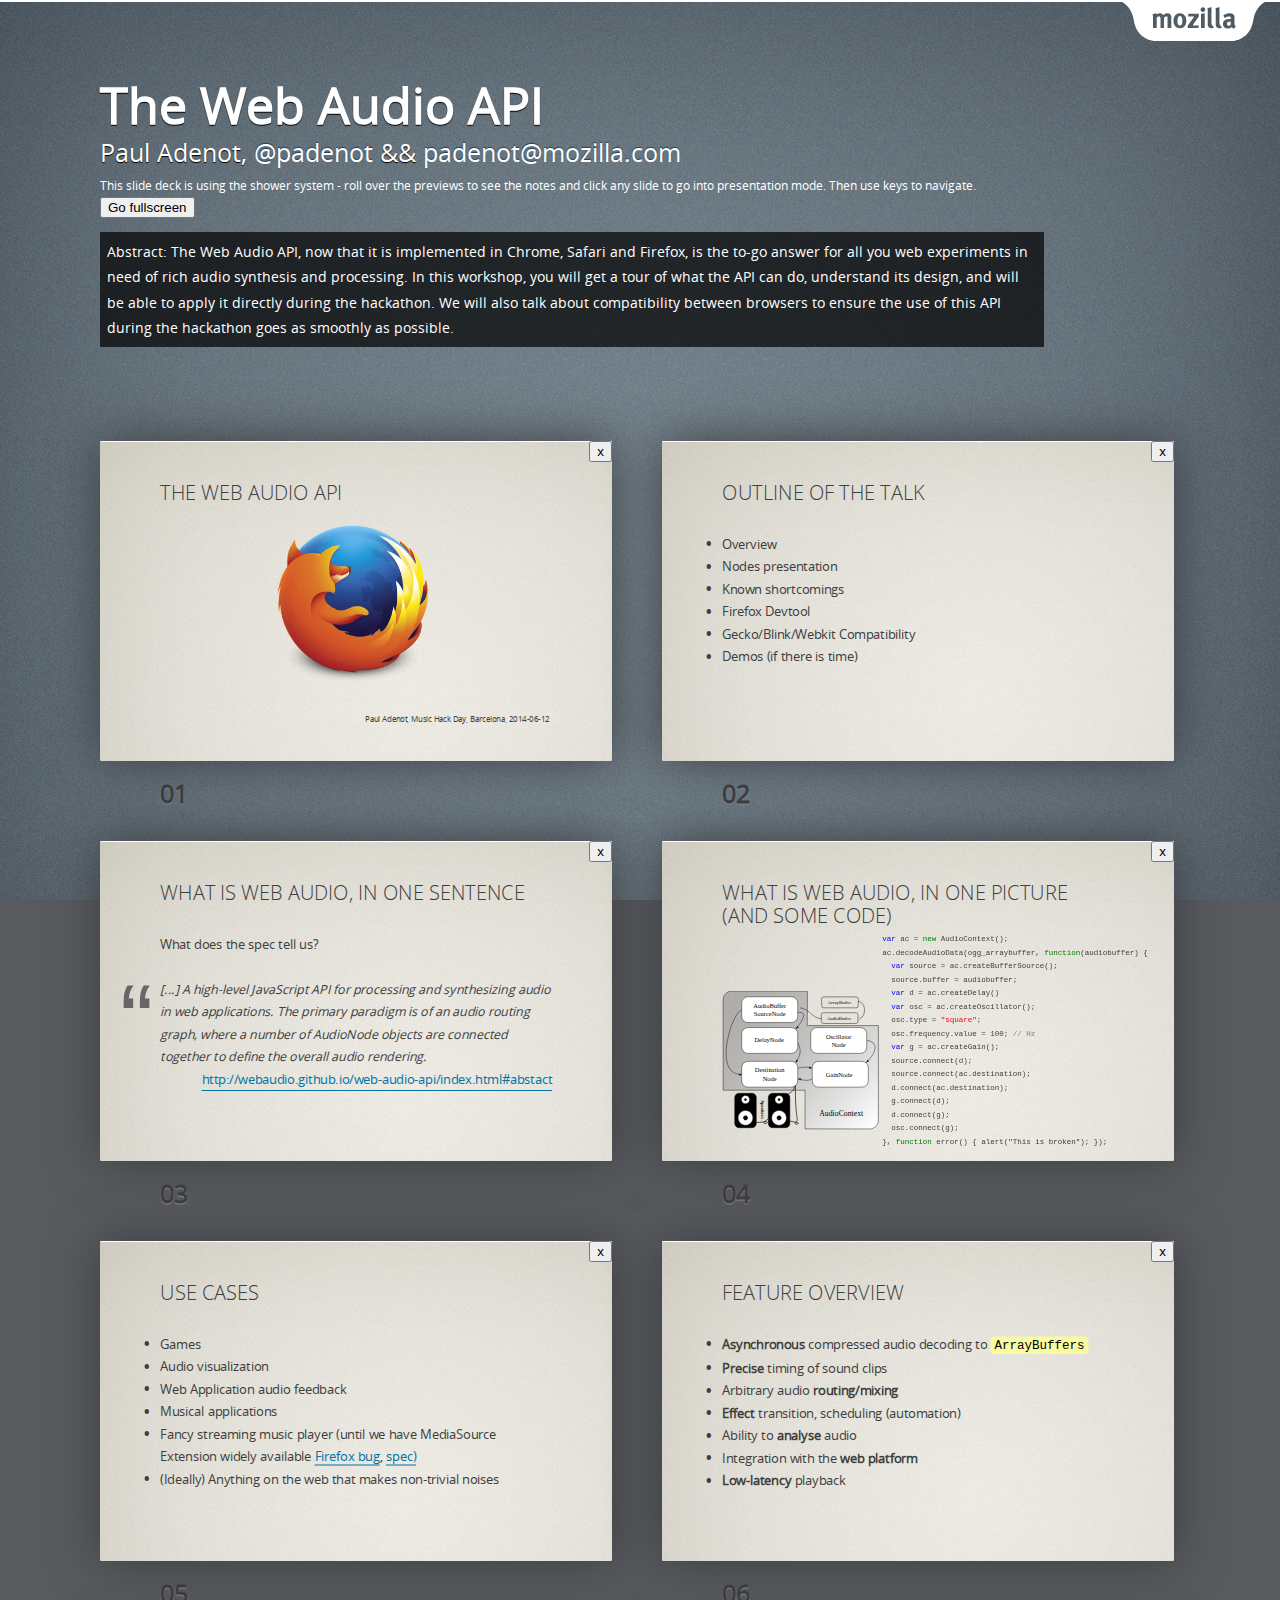
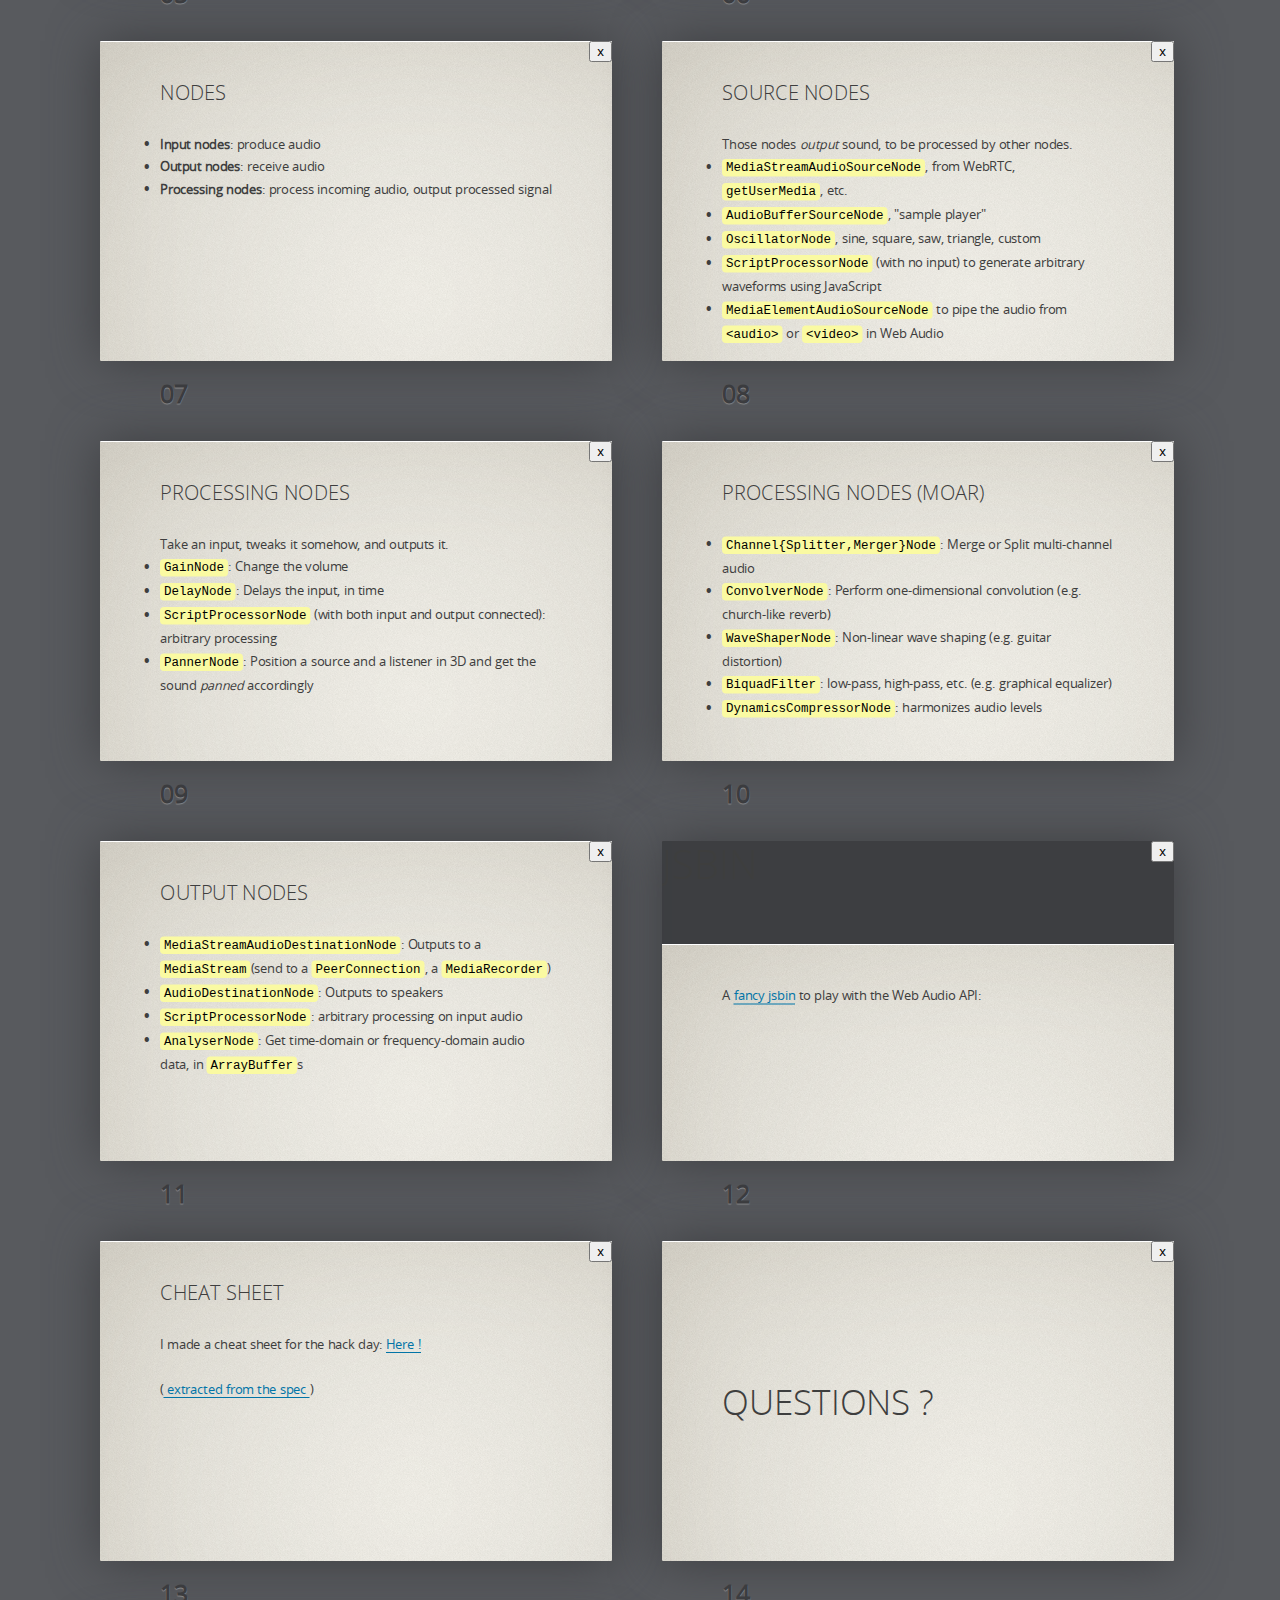
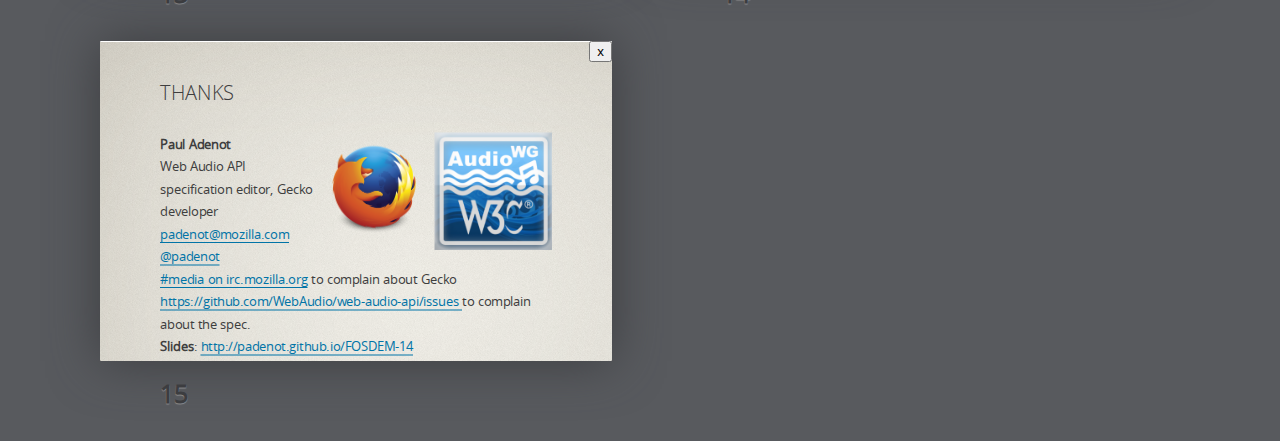
==== index.html @ 30383170 "initial commit" ====
<!DOCTYPE HTML>
<!-- <html lang="en-US"> -->
<html lang="en-US" class="fade">
<!-- 
  ^ a class of "fade" makes slides fade smoothly into one another
 -->
<!-- <html lang="en-US" class="nonumbers"> -->
<!-- 
  If you want no numbers on the slides add a "nonumbers" class 
  to the HTML element.
  Adding a class of "fade" will make slides fade into another. 
-->
<head>
  <meta charset="UTF-8">
  <title>Web Audio</title>
<!-- 
  If you upload your slides to the web, ensure that you have 
  a good title - this shows up in search results and social
  media links
 -->
  <meta name="viewport" content="width=device-width, user-scalable=yes">
  <link rel="stylesheet" href="themes/mozilla/styles/style.css">
</head>
<body class="list">
  <header class="caption">
    <h1>The Web Audio API</h1>
    <p class="footer">
      Paul Adenot,
      <a href="http://twitter.com/padenot">@padenot</a> &amp;&amp;
      <a href="mailto:padenot@mozilla.com">padenot@mozilla.com</a>
    </p>
  </header>
  <aside class="talkdescription">
    <p>
      This slide deck is using the shower system - roll over the previews to
      see the notes and click any slide to go into presentation mode. Then use
      keys to navigate. <button onclick="goFullScreen()">Go
      fullscreen</button>
    </p>
    <p class="abstract">
    <strong>Abstract: </strong>
    The Web Audio API, now that it is implemented in Chrome, Safari and Firefox,
    is the to-go answer for all you web experiments in need of rich audio
    synthesis and processing. In this workshop, you will get a tour of what the
    API can do, understand its design, and will be able to apply it directly
    during the hackathon. We will also talk about compatibility between browsers
    to ensure the use of this API during the hackathon goes as smoothly as
    possible.
    </p>
  </aside>

  <div id="cover" class="slide"><div>
    <section>
      <header>
        <h2>The Web Audio API</h2>
      </header>
      <img src="pictures/firefox_logo-only_RGB.png"
           class="middle" height="400"
           alt="High-five at the Mozilla Festival!">
      <small class="byline">
        Paul Adenot, Music Hack Day, Barcelona, 2014-06-12
      </small>
      <footer class="notes">
      </footer>
    </section>
  </div></div>

<!-- end slide block -->

  <div id="outline" class="slide"><div>
      <section>
      <header>
      <h2>Outline of the talk</h2>
      </header>
      <ul>
        <li> Overview </li>
        <li> Nodes presentation </li>
        <li> Known shortcomings </li>
        <li> Firefox Devtool </li>
        <li> Gecko/Blink/Webkit Compatibility </li>
        <li> Demos (if there is time) </li>
      </ul>
      </section>
  </div></div>

  <div id="onesentence" class="slide"><div>
    <section>
      <header>
        <h2>What is Web Audio, in one sentence</h2>
      </header>
      <p>
        What does the spec tell us?
      </p>
      <blockquote style="font-size:1em;">
        [...] A high-level JavaScript API for processing
        and synthesizing audio in web applications. The primary paradigm is of
        an audio routing graph, where a number of AudioNode objects are
        connected together to define the overall audio rendering.
      </blockquote>
      <a class="right" href="http://webaudio.github.io/web-audio-api/index.html#abstact">
        http://webaudio.github.io/web-audio-api/index.html#abstact</a>
      <footer class="notes">
      </footer>
    </section>
  </div></div>

  <div id="example-code" class="slide"><div>
    <section>
      <header>
        <h2>What is Web Audio, in one picture (and some code)</h2>
      </header>
      <img src="pictures/webaudio-graph.svg" class="left" alt="Web Audio Graph"
      style="width: 40%; padding-right: 0; margin-top: 9%;">
      <style>
        .js-var {
          color: blue;
        }
        .js-kw {
          color: green;
        }
        .js-string {
          color: red;
        }
        .js-comment {
          color: gray;
        }
        pre.hack {
          transform: translate(-10em);
        }
      </style>
      <pre style="width: 40%; font-size: 0.6em; float: right; white-space: pre;
      font-family: monospace; margin-top: -3em" class="right hack">
<span class=js-var>var </span>ac = <span class=js-kw>new</span> AudioContext(); 
ac.decodeAudioData(ogg_arraybuffer, <span class=js-kw>function</span>(audiobuffer) { 
  <span class=js-var>var </span>source = ac.createBufferSource();
  source.buffer = audiobuffer; 
  <span class=js-var>var </span>d = ac.createDelay()
  <span class=js-var>var </span>osc = ac.createOscillator();
  osc.type = <span class=js-string>"square"</span>;
  osc.frequency.value = 100; <span class=js-comment>// Hz</span>
  <span class=js-var>var </span>g = ac.createGain();
  source.connect(d);
  source.connect(ac.destination);
  d.connect(ac.destination);
  g.connect(d);
  d.connect(g);
  osc.connect(g);
}, <span class=js-kw>function</span> error() { alert("This is broken"); });
      </pre>
      <footer class="notes">
      </footer>
    </section>
  </div></div>



  <div id="use-cases" class="slide"><div>
    <section>
      <header>
        <h2> Use cases </h2>
      </header>
      <ul>
        <li> Games </li>
        <li> Audio visualization </li>
        <li> Web Application audio feedback </li>
        <li> Musical applications </li>
        <li> Fancy streaming music player (until we have MediaSource Extension widely
        available <a
          href="https://bugzilla.mozilla.org/show_bug.cgi?id=778617">Firefox
          bug</a>, <a
          href="https://dvcs.w3.org/hg/html-media/raw-file/tip/media-source/media-source.html">spec)</a></li>
        <li> (Ideally) Anything on the web that makes non-trivial noises </li>
      </ul>
      <footer class="notes">
      </footer>
    </section>
  </div></div>

  <div id="overview" class="slide"><div>
    <section>
      <header>
        <h2>Feature Overview</h2>
      </header>
      <ul>
        <li> <strong>Asynchronous</strong> compressed audio decoding to <code>ArrayBuffers</code> </li>
        <li><strong>Precise</strong> timing of sound clips </li>
        <li> Arbitrary audio <strong>routing/mixing</strong> </li>
        <li> <strong>Effect</strong> transition, scheduling (automation)</li>
        <li> Ability to <strong>analyse</strong> audio </li>
        <li> Integration with the <strong>web platform</strong> </li>
        <li> <strong>Low-latency</strong> playback </li>
      </ul>
      <footer class="notes">
      </footer>
    </section>
  </div></div>

  <div id="nodes" class="slide"><div>
    <section>
    <header>
      <h2>Nodes</h2>
    </header>
    <p>
    <ul>
      <li> <strong>Input nodes</strong>: produce audio </li>
      <li> <strong>Output nodes</strong>: receive audio </li>
      <li><strong>Processing nodes</strong>: process incoming audio, output processed signal</li>
    </ul>
    </p>
    </section>
  </div></div>

  <div id="source-nodes" class="slide"><div>
    <section>
      <header>
        <h2>Source Nodes</h2>
      </header>
      Those nodes <em>output</em> sound, to be processed by other nodes.
      <ul>
        <li> <code>MediaStreamAudioSourceNode</code>, from WebRTC, <code>getUserMedia</code>, etc.</li>
        <li><code>AudioBufferSourceNode</code>, "sample player"</li>
        <li><code>OscillatorNode</code>, sine, square, saw, triangle, custom</li>
        <li><code>ScriptProcessorNode</code> (with no input) to generate arbitrary waveforms using JavaScript</li>
        <li><code>MediaElementAudioSourceNode</code> to pipe the audio from <code>&lt;audio&gt;</code> or <code>&lt;video&gt;</code> in Web Audio</li>
      </ul>

      <footer class="notes">
      </footer>
    </section>
  </div></div>

  <div id="processing-nodes" class="slide"><div>
    <section>
      <header>
        <h2>Processing Nodes</h2>
      </header>
      Take an input, tweaks it somehow, and outputs it.
        <ul>
          <li><code>GainNode</code>: Change the volume</li>
          <li><code>DelayNode</code>: Delays the input, in time</li>
          <li><code>ScriptProcessorNode</code> (with both input and output connected): arbitrary processing</li>
          <li><code>PannerNode</code>: Position a source and a listener in 3D and get the sound <em>panned</em> accordingly</li>
        </ul>

      <footer class="notes">
      </footer>
    </section>
  </div></div>

  <div id="processing-nodes-moar" class="slide"><div>
    <section>
      <header>
        <h2>Processing Nodes (moar)</h2>
      </header>
        <ul>
          <li><code>Channel{Splitter,Merger}Node</code>: Merge or Split multi-channel audio</li>
          <li><code>ConvolverNode</code>: Perform one-dimensional convolution (e.g. church-like reverb)</li>
          <li><code>WaveShaperNode</code>: Non-linear wave shaping (e.g. guitar distortion) </li>
          <li><code>BiquadFilter</code>: low-pass, high-pass, etc. (e.g.  graphical equalizer)</li>
          <li><code>DynamicsCompressorNode</code>: harmonizes audio levels</li>
        </ul>
      <footer class="notes">
      </footer>
    </section>
  </div></div>

  <div id="output-nodes" class="slide"><div>
    <section>
      <header>
        <h2>Output Nodes</h2>
      </header>
        <ul>
          <li><code>MediaStreamAudioDestinationNode</code>: Outputs to a
          <code>MediaStream</code>(send to a <code>PeerConnection</code>, a
          <code>MediaRecorder</code>)</li>
          <li><code>AudioDestinationNode</code>: Outputs to speakers</li>
          <li><code>ScriptProcessorNode</code>: arbitrary processing on input audio</li>
          <li><code>AnalyserNode</code>: Get time-domain or frequency-domain
          audio data, in <code>ArrayBuffer</code>s</li>
        </ul>
      <footer class="notes">
      </footer>
    </section>
  </div></div>

  <div id="examples-1" class="slide"><div>
      <header>
        <h2>jsbin</h2>
      </header>
    <section>
    A
     <a class="jsbin-embed"
       href="http://jsbin.com/dufoqixu/5/embed?js,output">fancy jsbin</a>
       to play with the Web Audio API:
    </section>
  </div></div>

  <div id="cheat-sheet" class="slide"><div>
    <section>
      <header>
        <h2>Cheat sheet</h2>
      </header>
      <p>I made a cheat sheet for the hack day:
        <a href="web-audio-api-cheatsheet.html">Here !</a>
        <footer>
        <small>
          (<a href="https://gist.github.com/padenot/73ffe8e2f5e500f621fe">
            extracted from the spec
          </a>
        </small>)
        </footer>
      </p>
      <footer class="notes">
      </footer>
    </section>
  </div></div>

  <div id="questions" class="slide oneline"><div>
    <section>
      <header>
        <h2> Questions ?</h2>
      </header>
      <footer class="notes">
      </footer>
    </section>
  </div></div>

  <div id="thanks" class="slide"><div>
    <section>
      <header>
        <h2>Thanks</h2>
      </header>
      <img src="pictures/w3-audio-logo.png" width="30%" class="right" alt="W3C AudioWG Logo">
      <img src="pictures/firefox-oct-2013.png" width="30%" class="right" alt="Firefox Logo">
      <ul class="nobull">
        <li><strong>Paul Adenot</strong></li>
        <li>Web Audio API specification editor, Gecko developer</li>
        <li><a href="mailto=padenot@mozilla.com">padenot@mozilla.com</a></li>
        <li><a href="http://twitter.com/padenot">@padenot</a></li>
        <li><a href="irc://irc.mozilla.org#media">#media on irc.mozilla.org</a> to complain about Gecko</li>
        <li><a
          href="https://github.com/WebAudio/web-audio-api/issues">https://github.com/WebAudio/web-audio-api/issues
          </a> to complain about the spec.</li>
        <li><strong>Slides</strong>: <a
          href="http://padenot.github.io/FOSDEM-14">http://padenot.github.io/FOSDEM-14</a></li>
      </ul>

    <footer class="notes">
    </footer>

    </section>
  </div></div>

  <!--
    To hide progress bar from entire presentation
    just remove “progress” element.
    -->
  <div class="progress"><div></div></div>
  <script src="scripts/script.js"></script>
  <!-- Copyright © 2010–2012 Vadim Makeev — pepelsbey.net -->
</body>
</html>
---- themes/mozilla/styles/style.css ----
/*
	Mozilla theme for Shower presentation template: http://github.com/pepelsbey/shower
	Copyright © 2010–2011 Vadim Makeev, http://pepelsbey.net/
	Licensed under MIT license: https://github.com/pepelsbey/shower/wiki/License
	Theme by Chris Heilmann http://christianheilmann.com @codepo8
*/

@import url(fonts.css);
@import url(reset.css);

BODY {
	font:25px/1.8 'OpenSansRegular', sans-serif;
	counter-reset:paging;
	}

body:after {
	position:absolute;
	top:0;
	right:10px;
	width:153px;
	height:41px;
	background:url(../images/tab-2.png);
	content:'';
	}


/* Slide
---------------------------------------- */
.slide button.cb {
	position: absolute;
	top: 80px;
	right: 0;
}
.full .slide button.cb {
	display: none;
}
.inactive {
	opacity: .5;
}
.slide:after {
	counter-increment:paging;
	content:counter(paging, decimal-leading-zero);
	}
.slide section {
	padding:80px 120px 0;
	width:784px;
	height:560px;
	background:url(../images/bg-sandstone-2.png);
	color:rgb(62,62,62);
	}

/* 
	No numbering in the progress bar:
  add "nonumbers" class to <html> 
*/
.nonumbers .full .slide:after{
	content: '';
	}

/* 
	Smooth fading in between slides: 
	add "fade" class to <html>
*/
.fade .full .slide section {
	-webkit-transition: opacity 1s;
		 -moz-transition: opacity 1s;
	    -ms-transition: opacity 1s;
       -o-transition: opacity 1s;
	        transition: opacity 1s;
  opacity: 0;
}
.fade .full .slide:target section { 
	opacity: 1; 
}
.fade .full .slide { 
	background: url(../images/bg-sandstone-2.png); 
}
/* 
	Picture frame
*/
.frame {
	display:block;
}
.shadow {
	 box-shadow: 5px 10px 10px rgba(0,0,0,.35);
}
.frame img {

  border: 5px solid #f8f8f8; z-index: 2; display: block; 
}
.frame::after {
  content: '';
  display: block;
  position: absolute;
  top: -10px;
  left: 50%;
  margin-left: -10px;
  width: 20px;
  height: 20px;
  -webkit-transform: rotate(45deg);
  -moz-transform: rotate(45deg );
  -ms-transform: rotate(45deg );
  -o-transform: rotate(45deg );
  transform: rotate(45deg);
  border-style: solid;
  border-color: #666;
  border-width: 1px 0 0 1px;
}
.frame::before {
  content: '';
  display: block;
  width: 5px;
  height: 5px;
  background-image: 
    -webkit-linear-gradient(top, #f1f1f1 0%, #333 80%, #000 95%);
  background-image:
    -moz-linear-gradient(to bottom, #f1f1f1 0%, #333 80%, #000 95%);
  background-image: 
    linear-gradient(to bottom, #f1f1f1 0%, #333 80%, #000 95%);
  border-radius: 50%;
  border: 1px solid #666;
  position: absolute;
  top: -15px;
  left: 50%;
  margin-left: -3px;
}



/* Header */
.slide header {
	margin:0 0 58px;
	color:rgb(62,62,62);
	text-transform: uppercase;
	font:lighter 40px/1.13 'OpenSansLight', sans-serif;
	}

/* Elements */
.slide p {
	margin:0 0 45px;
	}
.slide p.note {
	color:#888;
	}
.slide a {
	border-bottom:0.1em solid;
	color:#0174A7;
	text-decoration:none;
	}
.slide a[target=_blank] {
	margin-right:22px;
	}
.slide a[target=_blank]:after {
	position:absolute;
	margin-left:7px;
	font-family:'Target Blank';
	content:'\005E';
	}
.slide b,
.slide strong {
	font-weight:bold;
	}
.slide i,
.slide em {
	font-style:italic;
	}
.slide kbd,
.slide code {
	padding:3px 8px;
	-webkit-border-radius:8px;
	-moz-border-radius:8px;
	border-radius:8px;
	background:#FAFAA2;
	color:#000;
	-webkit-tab-size:4;
	-moz-tab-size:4;
	-o-tab-size:4;
	tab-size:4;
	font-family:'monaco', 'courier', monospace;
	}

/* Quote */
.slide blockquote {
	font-style:italic;
	font-size: 40px;
	}
.slide blockquote.lots {
	font-style:italic;
	font-size: 30px;
	}	
.slide blockquote:before {
	position:absolute;
	margin:-15px 0 0 -80px;
	color:#666;
	font:200px/1 'Open Sans', sans-serif;
	content:'\201C'; /* ldquo */
	}
blockquote .quotesource {
	font-size: 20px;
	text-align: right;
}

/* Lists */
.slide ol,
.slide ul {
	margin:0 0 45px;
	counter-reset:list;
	}
	.slide ul ul,
	.slide ol ul,
	.slide ol ol,
	.slide ul ol {
		margin:0 0 0 38px;
		}
	.slide ol > li:before,
	.slide ul > li:before {
		position:absolute;
		margin-left:-120px;
		width:100px;
		color:rgb(62,62,62);
		text-align:right;
		}
	.slide ul > li:before {
		content:'\2022'; /* bull */
		line-height:1.1;
		font-size:40px;
		}
	.slide ol > li:before {
		counter-increment:list;
		content:counter(list)'.';
		}
  /* Inner navigation */
  .inner li {
    opacity: 0.05;
    -webkit-transition: opacity 1s;
	     -moz-transition: opacity 1s;
	       -o-transition: opacity 1s;
            transition: opacity 1s;
	  }
  .inner .active {
    opacity: 1;
  }

/* Code */
.slide pre {
	margin:0 0 45px;
	counter-reset:code;
	white-space:normal;
	}
	.slide pre code {
		display:block;
		padding:0;
		background:none;
		white-space:pre;
		}
	.slide pre code:before {
		position:absolute;
		margin:0 0 0 -120px;
		width:110px;
		color:rgb(182, 182, 182);
		text-align:right;
		counter-increment:code;
		content:counter(code, decimal-leading-zero)'.';
		}
	.slide pre mark {
		padding:3px 8px;
		-webkit-border-radius:8px;
		-moz-border-radius:8px;
		border-radius:8px;
		background:#FAFAA2;
		color:#000;
		font-style:normal;
		}
	.slide pre .important {
		background:#C00;
		color:#FFF;
		font-weight:normal;
		}
	.slide pre .comment {
		padding:0;
		background:none;
		color:#888;
		}

/* Cover */
.slide.cover section {
	background:#000;
	overflow:hidden;
	}
	.slide.cover section:before {
		display:none;
	}
	.slide.cover .byline {
		color: #fff;
		text-align: right;
		position: absolute;
		bottom: 10px;
		right: 10px;
	}
.slide.cover img,
.slide.cover svg,
.slide.cover video,
.slide.cover object {
	position:absolute;
	top:0;
	left:50%;
	z-index:-1;
	height:100%;
	-webkit-transform:translateX(-50%);
	-moz-transform:translateX(-50%);
	-ms-transform:translateX(-50%);
	-o-transform:translateX(-50%);
	transform:translateX(-50%);
	}
.slide.cover.w img,
.slide.cover.w svg,
.slide.cover.w video,
.slide.cover.w object {
	top:50%;
	left:0;
	width:100%;
	height:auto;
	-webkit-transform:translateY(-50%);
	-moz-transform:translateY(-50%);
	-ms-transform:translateY(-50%);
	-o-transform:translateY(-50%);
	transform:translateY(-50%);
	}

/* Shout */
.slide.shout section:before {
	display:none;
	}
.slide.shout h2 {
	position:absolute;
	top:50%;
	left:0;
	width:100%;
	text-align:center;
	line-height:1;
	font-size:150px;
	-webkit-transform:translateY(-50%);
	-moz-transform:translateY(-50%);
	-ms-transform:translateY(-50%);
	-o-transform:translateY(-50%);
	transform:translateY(-50%);
	}
	.slide.shout h2 a[target=_blank] {
		margin:0;
		}
		.slide.shout h2 a[target=_blank]:after {
			content:'';
			}

.slide.oneline section:before {
	display:none;
	}
.slide.oneline h2 {
	position:absolute;
	top:50%;
	width:100%;
	text-align:left;
	line-height:1;
	font-size:70px;
	-webkit-transform:translateY(-50%);
	-moz-transform:translateY(-50%);
	-ms-transform:translateY(-50%);
	-o-transform:translateY(-50%);
	transform:translateY(-50%);
	}
	.slide.oneline h2 a[target=_blank] {
		margin:0;
		}
		.slide.oneline h2 a[target=_blank]:after {
			content:'';
			}


/* Middle */
.middle {
	position:absolute;
	top:50%;
	left:50%;
	-webkit-transform:translate(-50%, -50%);
	-moz-transform:translate(-50%, -50%);
	-ms-transform:translate(-50%, -50%);
	-o-transform:translate(-50%, -50%);
	transform:translate(-50%, -50%);
	}
	

/* List
---------------------------------------- */
.list {
	float:left;
	padding:80px 0 80px 100px;
	background:#585A5E url(../images/bg-darkgrey-2.png) fixed;
	}

/* Caption */
.list .caption {
	color:#fff;
	text-shadow:0 1px 1px #000;
	}
	.list .caption h1 {
		font:bold 50px/1 'OpenSansRegular', sans-serif;
		}
	.list .caption a {
		color:#fff;
		text-shadow:0 -1px 1px #1F3F60;
		text-decoration:none;
		}
	.list .caption a:hover {
		color:#5ca4ed;
		}

/* Slide */
.list .slide {
	position:relative;
	float:left;
	margin:0 50px 0 0;
	padding:80px 0 0;
	}
	.list .slide:after {
		position:absolute;
		bottom:-45px;
		left:60px;
		color:#3C3D40;
		text-shadow:0 1px 1px #8D8E90;
		line-height:1;
		font-weight:bold;
		font-size:25px;
		}
	.list .slide:target:after {
		text-shadow:0 -1px 1px #1F3F60;
		color:#fff;
		}
	.list .slide > div {
		position:relative;
		overflow:hidden;
		width:512px;
		height:320px;
		box-shadow:0 0 50px #3C3D40;
		border-radius:1px;
		background:rgba(0, 0, 0, 0.3);
		}
	.list .slide > div:hover {
		box-shadow:
			0 0 0 10px rgba(60, 61, 64, 0.6),
			0 0 50px #3C3D40;
		}
	.list .slide:target > div {
		box-shadow:
			0 0 0 10px rgba(240,240,240, 1),
			0 0 50px #3C3D40;
		}
	.list .slide section {
		-webkit-transform-origin:0 0;
		-webkit-transform:scale(0.5);
		-moz-transform-origin:0 0;
		-moz-transform:scale(0.5);
		-ms-transform-origin:0 0;
		-ms-transform:scale(0.5);
		-o-transform-origin:0 0;
		-o-transform:scale(0.5);
		transform-origin:0 0;
		transform:scale(0.5);
		}
		.list .slide section:after {
			position:absolute;
			top:0;
			right:0;
			bottom:0;
			left:0;
			content:'';
			}

/* Small */
@media all and (max-width:1274px) {
	.list .slide:after {
		left:30px;
		}
	.list .slide > div {
		width:256px;
		height:160px;
		}
	.list .slide section {
		-webkit-transform:scale(0.25);
		-moz-transform:scale(0.25);
		-ms-transform:scale(0.25);
		-o-transform:scale(0.25);
		transform:scale(0.25);
		}
	}

/* Full
---------------------------------------- */
.full {
	position:absolute;
	top:50%;
	left:50%;
	overflow:hidden;
	margin:-320px 0 0 -512px;
	width:1024px;
	height:640px;
	background:#000;
	}
	.full .caption {
		display:none;
		}
	.full .slide {
		position:absolute;
		visibility:hidden;
		}
		.full .slide:target {
			visibility:visible;
			}
		.full .slide:after {
			position:absolute;
			bottom:20px;
			right:90px;
			font-size: 16px;
			color:rgba(62,62,62,0.6);
			line-height:1;
			}
		.full .slide section {
			-webkit-transform:scale(1);
			-moz-transform:scale(1);
			-ms-transform:scale(1);
			-o-transform:scale(1);
			transform:scale(1);
			padding: 40px 120px;
			}
		.full .slide.cover {
			z-index:1;
			}
			.full .slide.cover:after,
			.full .slide.shout:after {
				content:'';
				}

/* Progress */
.full .progress {
	position:absolute;
	right:118px;
	bottom:20px;
	left:118px;
	border-radius:2px;
	border:2px solid rgba(62,62,62, 0.3);
	}
	.full .progress DIV {
		width:0;
		height:10px;
		border-radius:2px;
		background:rgba(62, 62, 62, 0.2);
		-webkit-transition:width 0.2s linear;
		-moz-transition:width 0.2s linear;
		-ms-transition:width 0.2s linear;
		-o-transition:width 0.2s linear;
		transition:width 0.2s linear;
		}
.full .progress-off {
	z-index:1;
	}
	
/* special content styles */
.byline{
	font-size: 20px;
	text-align: right;
	}

small.byline{
	position: absolute;
	font-size: 15px;
	text-align: right;
	bottom: 70px;
	right: 125px;
	}
.right {
	float: right;
	position: relative;
	}
.left {
	float: left;
	position: relative;
	padding-right: 80px;
	}
.credits {
	font-size: 12px;
	position: absolute;
	bottom: 40px;
	left: 120px;
	}
.demourl {
	font-size: 18px;
	position: absolute;
	bottom: 40px;
	width: 800px;
	text-align: center;
	}
.demourl a {
	color:inherit;
	}
.cover h2, .cover a {
	color:#fff;
	background: rgba(0,0,0,0.6);
	padding: 5px 10px;
	border-bottom: none;
	text-decoration: none;
	}
.longlist {
	font-size: 20px;
	}
.slide ul.longlist  li:before {
	content:'\2022'; /* bull */
	line-height:1.1;
	font-size:30px;
	}
.lots li {
  float: left;
  width: 33%;
  font-size: 24px;
}
.slide ul.lots li:before {
	content:'\2022'; /* bull */
	line-height:1.3;
	font-size:30px;
	}

ul.oneline li { 
	display: inline; 
	padding-right: 1em; 
	}
ul.oneline li::before, ul.nobull li::before { 
	content: '';
}
ul.inline li { 
	display: inline; 
	padding-right: 0.2em; 
	}
ul.inline li::before { 
	content: '';
	}
ul.inline li::after { 
	content: ', ';
	}
ul.inline li:last-child::after {	
	content: '.';	
	}

/* Notes */		
.full .slide .notes {
	display:none;
	}
.full .peek .notes {
	display: block;
	z-index: 20;
	font-size: 15px;
}
.full .notes, .list .notes {
	background: #fff;
	padding: 5px 10px;
	z-index: 10;
	display: block;
	position: absolute;
	bottom: -500px;
	left: 50px;
	right: 50px;
	-webkit-transition: bottom .5s;
	-moz-transition: bottom .5s;
	-ms-transition: bottom .5s;
	-o-transition: bottom .5s;
	transition: bottom .5s;
}
.list .slide:hover .notes {
	bottom: 15px;
}
.full .notes {
	bottom: 15px;
}

/* Live demos */

* [contenteditable] {
    display: block;
    white-space: pre;
    padding: 10px;
    transition: 1s;
    -webkit-transition: 1s;
  }
* [contenteditable]:focus {
  background: #f8f8f8;

}

/* Meta */ 
.talkdescription {
  font-size: 12px;
  color: #fff;
  width: 80%;
}
.full .talkdescription {
  display: none;
}
.abstract {
	margin: 1em 0;
	font-size: 14px;
	background: rgba(0,0,0, .7);
	padding: .5em;
}

/* 	Animations */

.smoothdemo {
	transition: 0.5s;
	-webkit-transition: 0.5s;
}

.full .slide:target .swing {
  -moz-animation: swing linear 2s infinite;
  -moz-transform-origin: 0 -55%;
  -webkit-animation: swing ease-in-out 2s infinite;
  -webkit-transform-origin: 0 -55%;
  -o-animation: swing ease-in-out 2s infinite;
  -o-transform-origin: 0 -55%;
  animation: swing ease-in-out 2s infinite;
  transform-origin: 0 -55%;
}
@-moz-keyframes swing {
  0%   { -moz-transform: rotate3d(0deg,0,0) translate3d(-50%, -50%, 0); }
  25%  { -moz-transform: rotate(3deg) translate(-50%, -50%); }
  50%  { -moz-transform: rotate(0deg) translate(-50%, -50%); }
  75%  { -moz-transform: rotate(-3deg) translate(-50%, -50%); }
  100% { -moz-transform: rotate(0deg) translate(-50%, -50%); }
}
@-webkit-keyframes swing {
  0%   {-webkit-transform: rotate(-3deg) translate(-50%, -50%); }
  50%  {-webkit-transform: rotate(3deg) translate(-50%, -50%); }
  100% {-webkit-transform: rotate(-3deg) translate(-50%, -50%); }
}

@-o-keyframes swing {
  0%   { -o-transform: rotate(-3deg) translate(-50%, -50%); }
  50%  { -o-transform: rotate(3deg) translate(-50%, -50%); }
  100% { -o-transform: rotate(-3deg) translate(-50%, -50%); }
}
@keyframes swing {
  0%   { transform: rotate(-3deg) translate(-50%, -50%); }
  50%  { transform: rotate(3deg) translate(-50%, -50%); }
  100% { transform: rotate(-3deg) translate(-50%, -50%); }
}
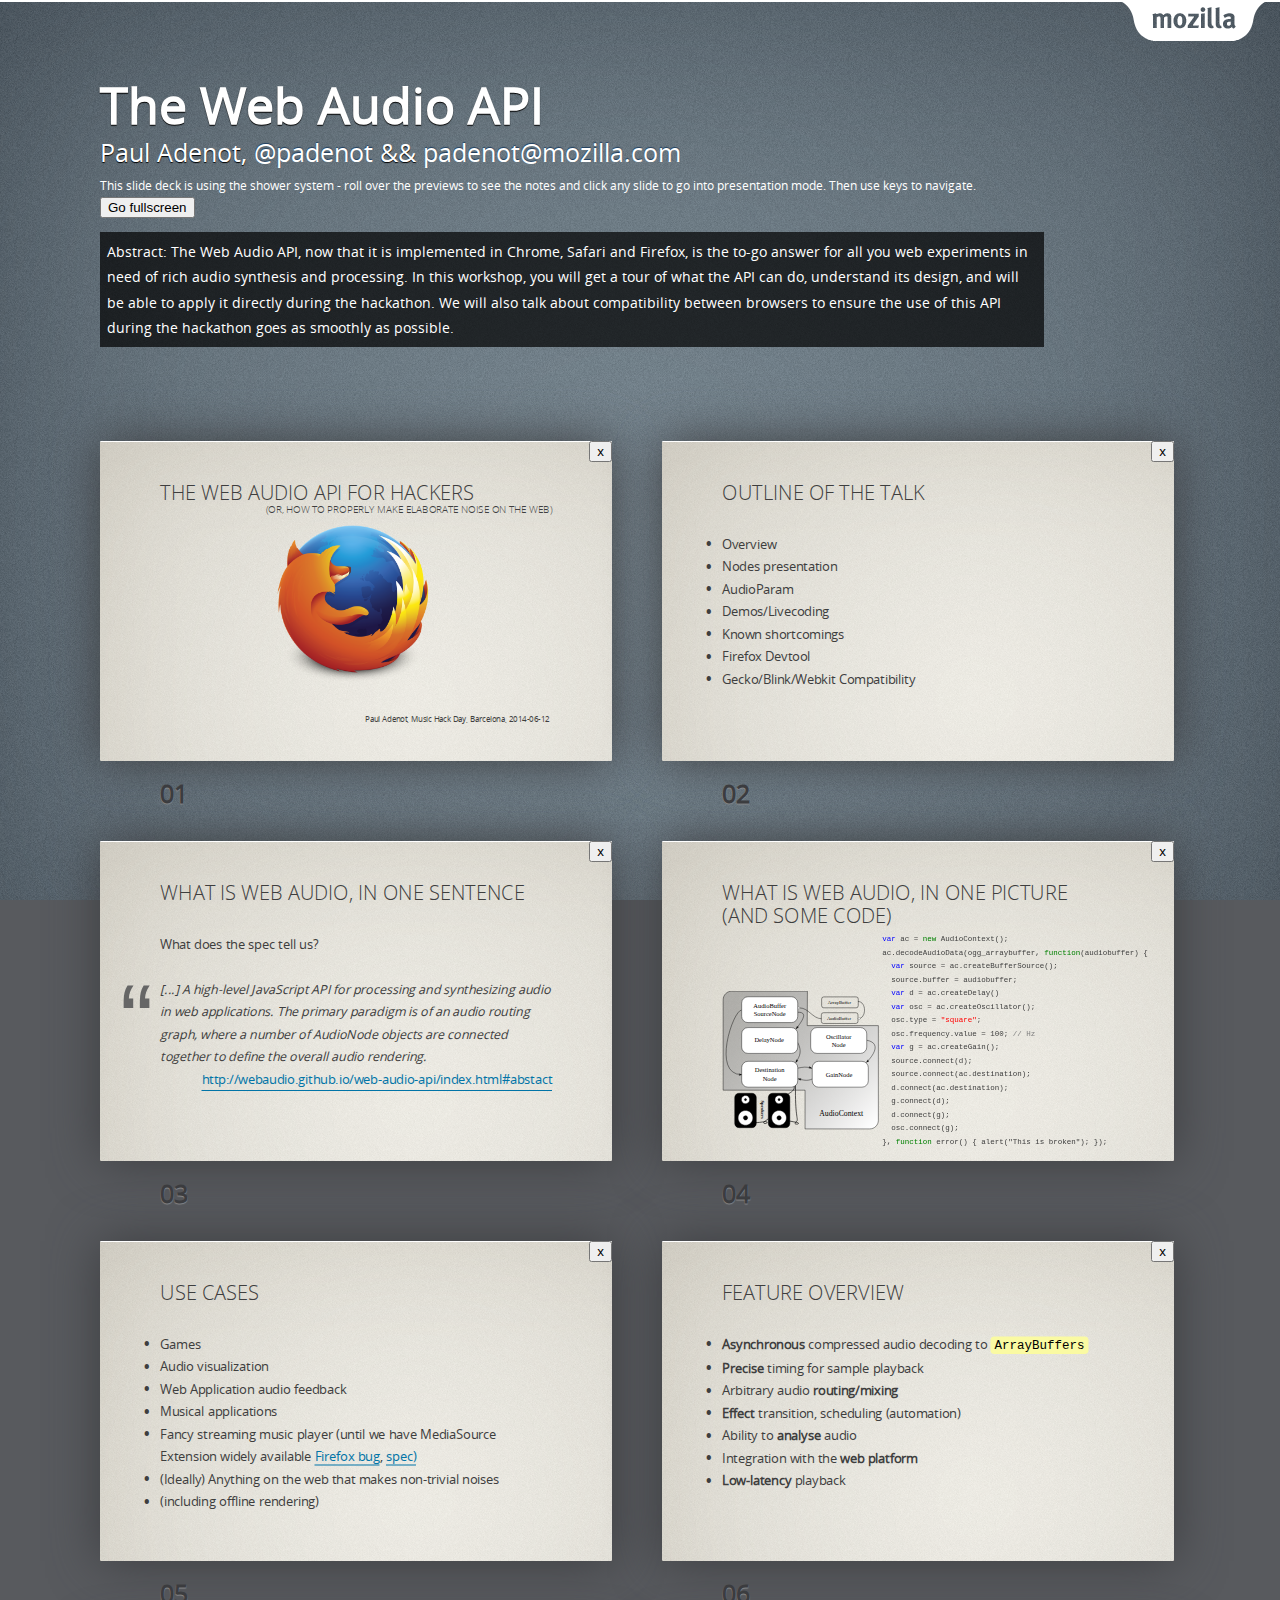
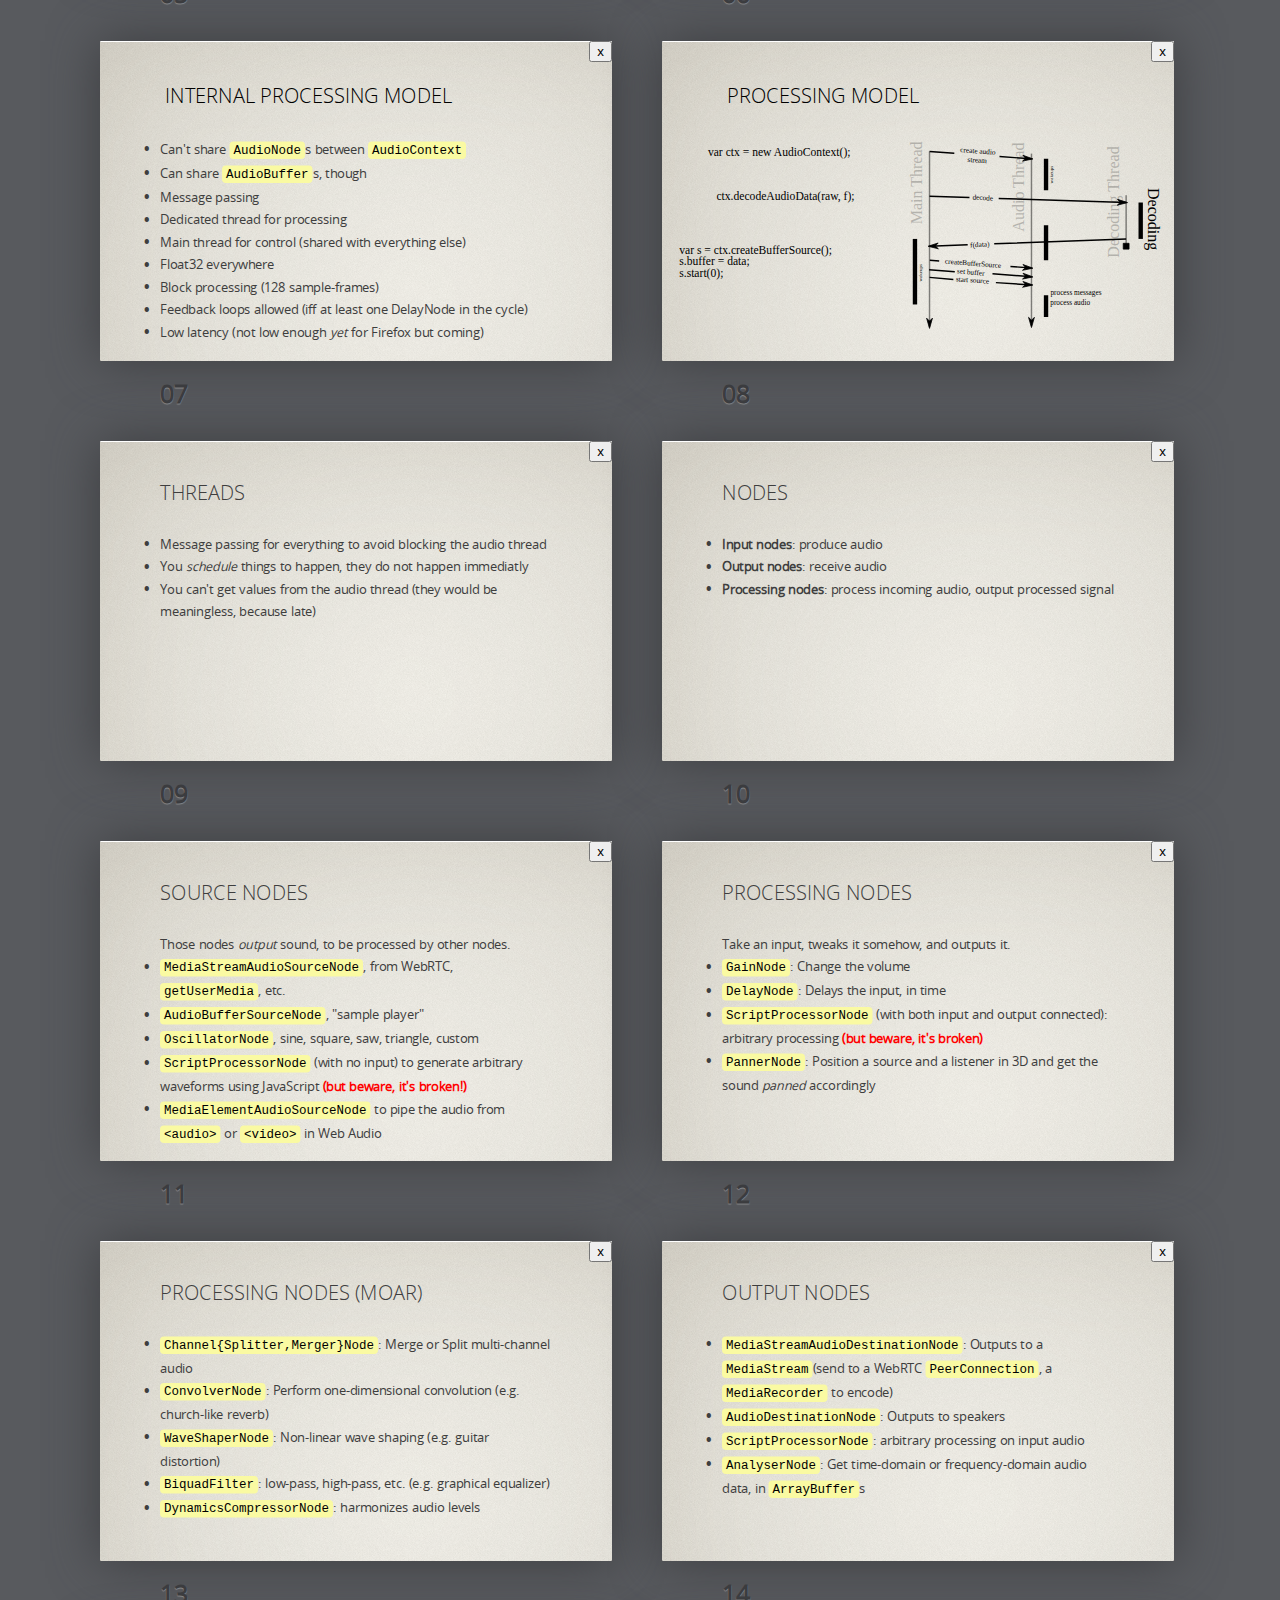
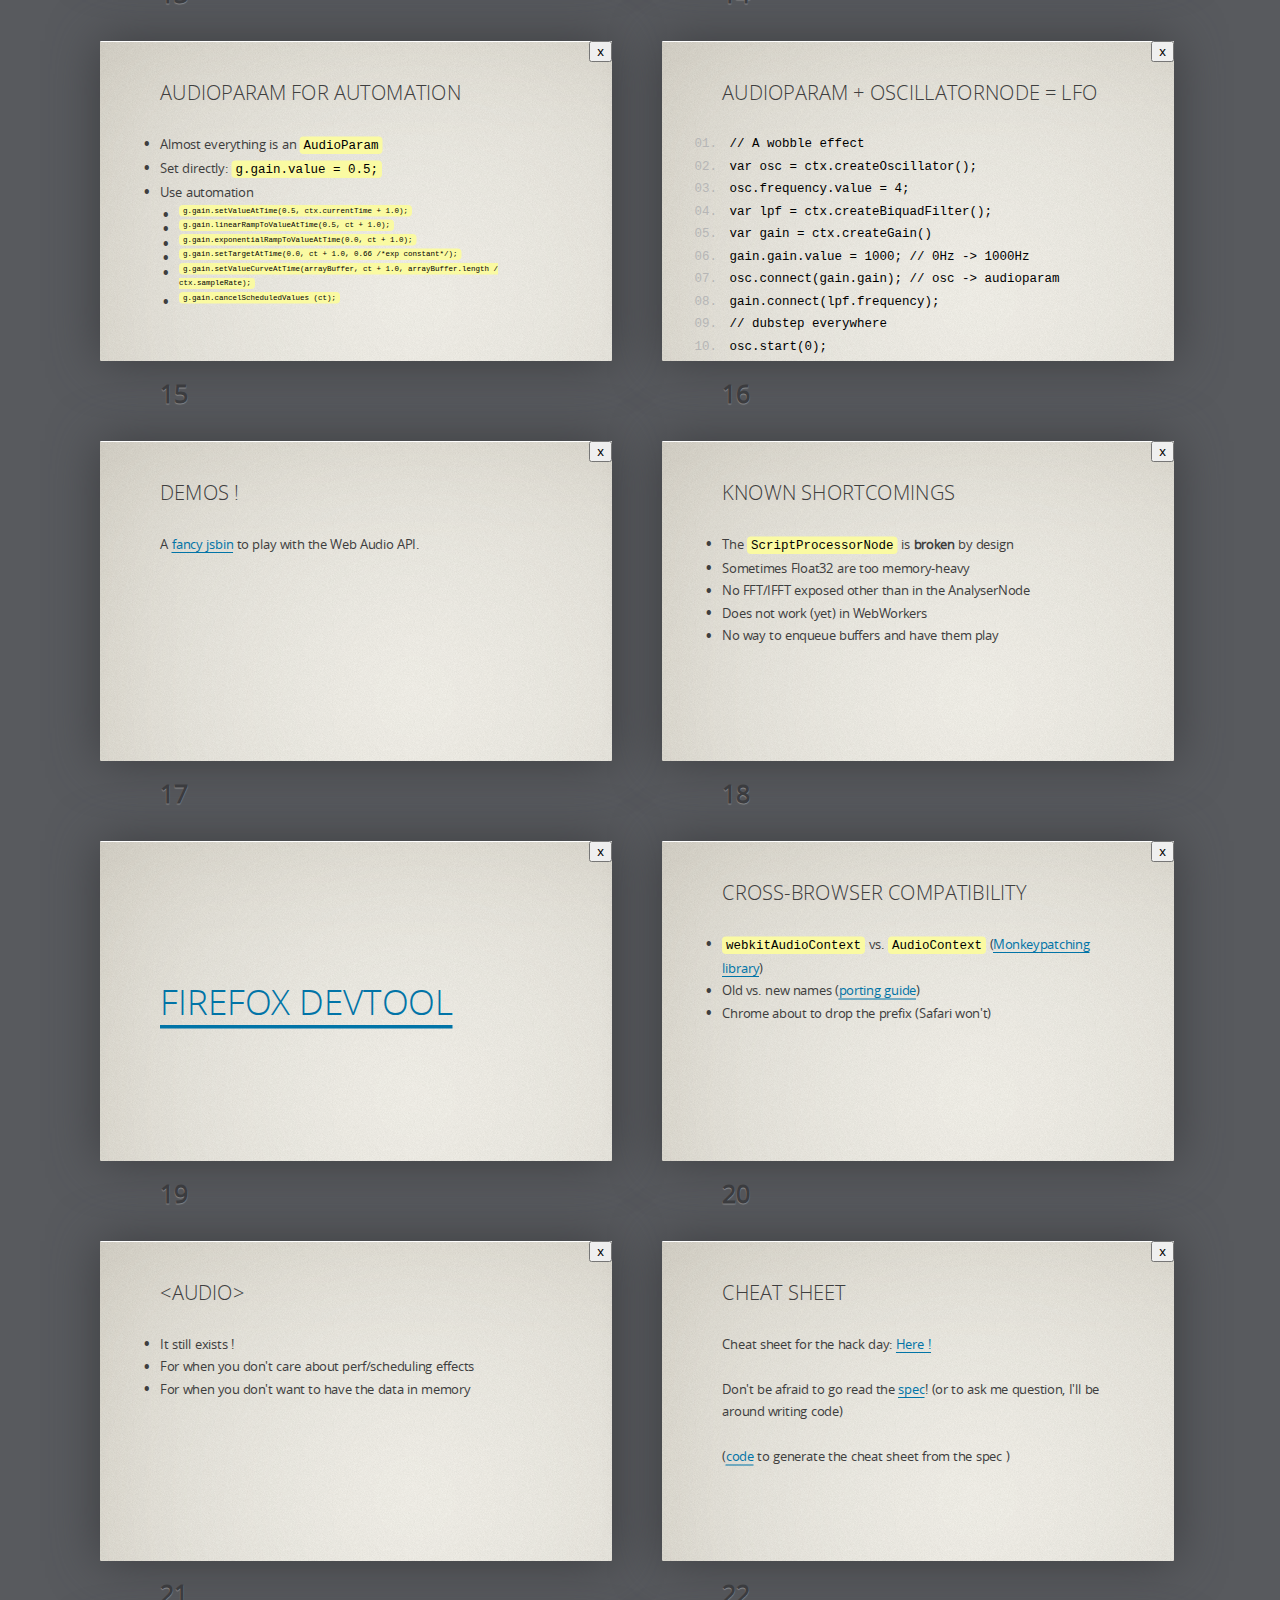
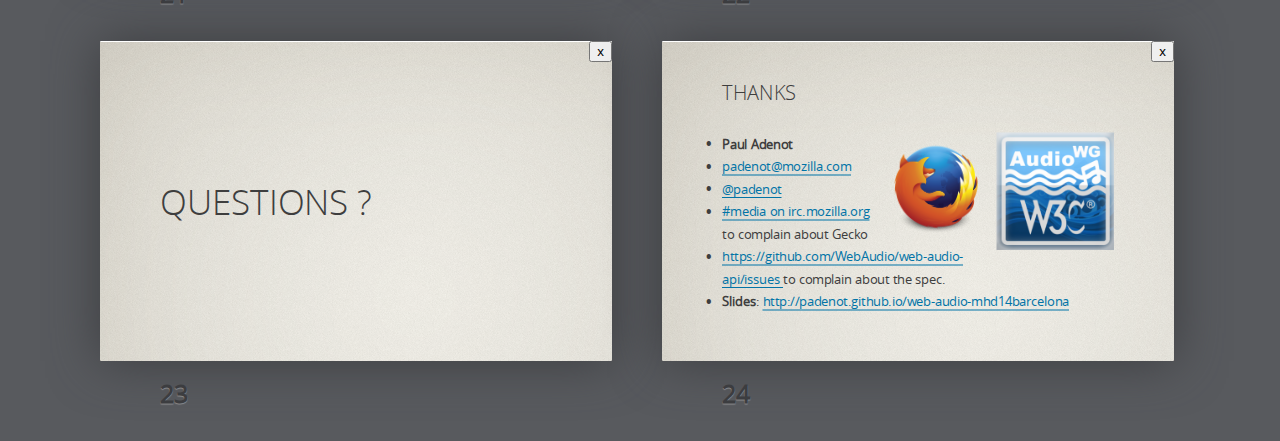
==== commit 7b6d21a9: "moar slides" ====
--- a/index.html
+++ b/index.html
@@ -52,7 +52,8 @@
   <div id="cover" class="slide"><div>
     <section>
       <header>
-        <h2>The Web Audio API</h2>
+        <h2>The Web Audio API for hackers</h2>
+        <h3 style="font-size: 0.5em; text-align: right;">(or, how to properly make elaborate noise on the web)</h3>
       </header>
       <img src="pictures/firefox_logo-only_RGB.png"
            class="middle" height="400"
@@ -75,10 +76,11 @@
       <ul>
         <li> Overview </li>
         <li> Nodes presentation </li>
+        <li> AudioParam </li>
+        <li> Demos/Livecoding </li>
         <li> Known shortcomings </li>
         <li> Firefox Devtool </li>
         <li> Gecko/Blink/Webkit Compatibility </li>
-        <li> Demos (if there is time) </li>
       </ul>
       </section>
   </div></div>
@@ -152,8 +154,6 @@
     </section>
   </div></div>
 
-
-
   <div id="use-cases" class="slide"><div>
     <section>
       <header>
@@ -170,6 +170,7 @@
           bug</a>, <a
           href="https://dvcs.w3.org/hg/html-media/raw-file/tip/media-source/media-source.html">spec)</a></li>
         <li> (Ideally) Anything on the web that makes non-trivial noises </li>
+        <li> (including offline rendering) </li>
       </ul>
       <footer class="notes">
       </footer>
@@ -183,7 +184,7 @@
       </header>
       <ul>
         <li> <strong>Asynchronous</strong> compressed audio decoding to <code>ArrayBuffers</code> </li>
-        <li><strong>Precise</strong> timing of sound clips </li>
+        <li><strong>Precise</strong> timing for sample playback </li>
         <li> Arbitrary audio <strong>routing/mixing</strong> </li>
         <li> <strong>Effect</strong> transition, scheduling (automation)</li>
         <li> Ability to <strong>analyse</strong> audio </li>
@@ -192,6 +193,47 @@
       </ul>
       <footer class="notes">
       </footer>
+    </section>
+  </div></div>
+
+  <div id="internal" class="slide cover"><div>
+    <section>
+    <header>
+      <h2>Internal Processing model</h2>
+    </header>
+    <ul>
+      <li> Can't share <code>AudioNode</code>s between <code>AudioContext</code> </li>
+      <li> Can share <code>AudioBuffer</code>s, though </li>
+      <li> Message passing </li>
+      <li> Dedicated thread for processing </li>
+      <li> Main thread for control (shared with everything else) </li>
+      <li> Float32 everywhere </li>
+      <li> Block processing (128 sample-frames) </li>
+      <li> Feedback loops allowed (iff at least one DelayNode in the cycle) </li>
+      <li> Low latency (not low enough <em>yet</em> for Firefox but coming) </li>
+    </ul>
+    </section>
+  </div></div>
+
+  <div id="threads" class="slide cover"><div>
+    <section>
+    <header>
+      <h2>Processing model</h2>
+    </header>
+    <img alt="" src="pictures/threads.svg"></img>
+    </section>
+  </div></div>
+
+  <div id="threads-2" class="slide"><div>
+    <section>
+    <header>
+      <h2>Threads</h2>
+    </header>
+    <ul>
+      <li> Message passing for everything to avoid blocking the audio thread </li>
+      <li> You <em>schedule</em> things to happen, they do not happen immediatly </li>
+      <li> You can't get values from the audio thread (they would be meaningless, because late)</li>
+    </ul>
     </section>
   </div></div>
 
@@ -220,7 +262,9 @@
         <li> <code>MediaStreamAudioSourceNode</code>, from WebRTC, <code>getUserMedia</code>, etc.</li>
         <li><code>AudioBufferSourceNode</code>, "sample player"</li>
         <li><code>OscillatorNode</code>, sine, square, saw, triangle, custom</li>
-        <li><code>ScriptProcessorNode</code> (with no input) to generate arbitrary waveforms using JavaScript</li>
+        <li><code>ScriptProcessorNode</code> (with no input) to generate
+        arbitrary waveforms using JavaScript <strong style="color: red">(but
+          beware, it's broken!)</strong></li>
         <li><code>MediaElementAudioSourceNode</code> to pipe the audio from <code>&lt;audio&gt;</code> or <code>&lt;video&gt;</code> in Web Audio</li>
       </ul>
 
@@ -238,7 +282,9 @@
         <ul>
           <li><code>GainNode</code>: Change the volume</li>
           <li><code>DelayNode</code>: Delays the input, in time</li>
-          <li><code>ScriptProcessorNode</code> (with both input and output connected): arbitrary processing</li>
+          <li><code>ScriptProcessorNode</code> (with both input and output
+          connected): arbitrary processing <strong style="color: red">(but
+          beware, it's broken)</strong></li>
           <li><code>PannerNode</code>: Position a source and a listener in 3D and get the sound <em>panned</em> accordingly</li>
         </ul>
 
@@ -271,8 +317,8 @@
       </header>
         <ul>
           <li><code>MediaStreamAudioDestinationNode</code>: Outputs to a
-          <code>MediaStream</code>(send to a <code>PeerConnection</code>, a
-          <code>MediaRecorder</code>)</li>
+          <code>MediaStream</code>(send to a WebRTC <code>PeerConnection</code>, a
+          <code>MediaRecorder</code> to encode)</li>
           <li><code>AudioDestinationNode</code>: Outputs to speakers</li>
           <li><code>ScriptProcessorNode</code>: arbitrary processing on input audio</li>
           <li><code>AnalyserNode</code>: Get time-domain or frequency-domain
@@ -283,15 +329,125 @@
     </section>
   </div></div>
 
+  <div id="audioparam" class="slide"><div>
+    <section>
+      <header>
+        <h2>AudioParam for automation</h2>
+      </header>
+        <ul>
+          <li> Almost everything is an <code>AudioParam</code> </li>
+          <li> Set directly: <code> g.gain.value = 0.5; </code> </li>
+          <li> Use automation
+            <ul style="font-size:0.6em">
+             <li><code>g.gain.setValueAtTime(0.5, ctx.currentTime + 1.0); </code> </li>
+             <li><code>g.gain.linearRampToValueAtTime(0.5, ct + 1.0);</code></li>
+             <li><code>g.gain.exponentialRampToValueAtTime(0.0, ct + 1.0);</code></li>
+             <li><code>g.gain.setTargetAtTime(0.0, ct + 1.0, 0.66 /*exp constant*/);</code></li>
+             <li><code>g.gain.setValueCurveAtTime(arrayBuffer, ct + 1.0, arrayBuffer.length / ctx.sampleRate);</code></li>
+             <li><code>g.gain.cancelScheduledValues (ct);</code></li>
+            </ul>
+          </li>
+        </ul>
+      <footer class="notes">
+      </footer>
+    </section>
+  </div></div>
+
+  <div id="lfo" class="slide"><div>
+    <section>
+      <header>
+        <h2>AudioParam + OscillatorNode = LFO</h2>
+      </header>
+        <ul>
+          <pre>
+            <code> // A wobble effect </code>
+            <code> var osc = ctx.createOscillator(); </code>
+            <code> osc.frequency.value = 4; </code>
+            <code> var lpf = ctx.createBiquadFilter(); </code>
+            <code> var gain = ctx.createGain() </code>
+            <code> gain.gain.value = 1000; // 0Hz -&gt; 1000Hz </code>
+            <code> osc.connect(gain.gain); // osc -&gt; audioparam </code>
+            <code> gain.connect(lpf.frequency); </code>
+            <code> // dubstep everywhere </code>
+            <code> osc.start(0);</code>
+          </pre>
+        </ul>
+      <footer class="notes">
+      </footer>
+    </section>
+  </div></div>
+
+
   <div id="examples-1" class="slide"><div>
-      <header>
-        <h2>jsbin</h2>
-      </header>
-    <section>
-    A
-     <a class="jsbin-embed"
-       href="http://jsbin.com/dufoqixu/5/embed?js,output">fancy jsbin</a>
-       to play with the Web Audio API:
+      <section>
+      <header>
+        <h2>Demos !</h2>
+      </header>
+    <p>
+      A <a class="jsbin-embed"
+         href="http://jsbin.com/dufoqixu/10/embed?js,output">fancy jsbin</a>
+         to play with the Web Audio API.
+    </p>
+    </section>
+  </div></div>
+
+  <div id="shortcomings" class="slide"><div>
+      <section>
+      <header>
+        <h2>
+          Known shortcomings
+        </h2>
+      </header>
+    <p>
+    <ul>
+      <li> The <code>ScriptProcessorNode</code> is <strong>broken</strong> by design </li>
+      <li> Sometimes Float32 are too memory-heavy </li>
+      <li> No FFT/IFFT exposed other than in the AnalyserNode </li>
+      <li> Does not work (yet) in WebWorkers </li>
+      <li> No way to enqueue buffers and have them play </li>
+    </ul>
+    </p>
+    </section>
+  </div></div>
+
+  <div id="devtool" class="oneline slide"><div>
+      <section>
+      <header>
+        <h2>
+          <a href=http://padenot.github.io/drumlab>Firefox Devtool</a>
+        </h2>
+      </header>
+    </section>
+  </div></div>
+
+  <div id="webkit-blink-gecko" class="slide"><div>
+      <section>
+      <header>
+        <h2>
+          Cross-browser compatibility
+        </h2>
+      </header>
+      <ul>
+        <li> <code>webkitAudioContext</code> vs. <code>AudioContext</code>
+        (<a href="https://github.com/cwilso/webkitAudioContext-MonkeyPatch">Monkeypatching library</a>)</li>
+        <li> Old vs. new names (<a href="https://developer.mozilla.org/en-US/docs/Web/API/Web_Audio_API/Porting_webkitAudioContext_code_to_standards_based_AudioContext">porting guide</a>) </li>
+        <li> Chrome about to drop the prefix (Safari won't) </li>
+      </ul>
+    </section>
+  </div></div>
+
+  <div id="webkit-blink-gecko" class="slide"><div>
+      <section>
+      <header>
+        <h2>
+          &lt;audio&gt;
+        </h2>
+      </header>
+      <ul>
+        <li> It still exists !</li>
+        <li> For when you don't care about perf/scheduling effects </li>
+        <li> For when you don't want to have the data in memory </li>
+      </ul>
     </section>
   </div></div>
 
@@ -300,16 +456,22 @@
       <header>
         <h2>Cheat sheet</h2>
       </header>
-      <p>I made a cheat sheet for the hack day:
+      <p>Cheat sheet for the hack day:
         <a href="web-audio-api-cheatsheet.html">Here !</a>
+      </p>
+      <p>
+        Don't be afraid to go read the <a
+          href=http://webaudio.github.io/web-audi-api>spec</a>! (or to ask me
+        question, I'll be around writing code)
+      </p>
         <footer>
         <small>
-          (<a href="https://gist.github.com/padenot/73ffe8e2f5e500f621fe">
-            extracted from the spec
+          (<a
+            href="https://gist.github.com/padenot/73ffe8e2f5e500f621fe">code</a> to generate the cheat sheet
+            from the spec
           </a>
         </small>)
         </footer>
-      </p>
       <footer class="notes">
       </footer>
     </section>
@@ -332,9 +494,8 @@
       </header>
       <img src="pictures/w3-audio-logo.png" width="30%" class="right" alt="W3C AudioWG Logo">
       <img src="pictures/firefox-oct-2013.png" width="30%" class="right" alt="Firefox Logo">
-      <ul class="nobull">
+      <ul class="">
         <li><strong>Paul Adenot</strong></li>
-        <li>Web Audio API specification editor, Gecko developer</li>
         <li><a href="mailto=padenot@mozilla.com">padenot@mozilla.com</a></li>
         <li><a href="http://twitter.com/padenot">@padenot</a></li>
         <li><a href="irc://irc.mozilla.org#media">#media on irc.mozilla.org</a> to complain about Gecko</li>
@@ -342,7 +503,7 @@
           href="https://github.com/WebAudio/web-audio-api/issues">https://github.com/WebAudio/web-audio-api/issues
           </a> to complain about the spec.</li>
         <li><strong>Slides</strong>: <a
-          href="http://padenot.github.io/FOSDEM-14">http://padenot.github.io/FOSDEM-14</a></li>
+          href="http://padenot.github.io/web-audio-mhd14barcelona">http://padenot.github.io/web-audio-mhd14barcelona</a></li>
       </ul>
 
     <footer class="notes">
--- a/themes/mozilla/styles/style.css
+++ b/themes/mozilla/styles/style.css
@@ -284,7 +284,7 @@
 
 /* Cover */
 .slide.cover section {
-	background:#000;
+	background:url(../images/bg-sandstone-2.png);
 	overflow:hidden;
 	}
 	.slide.cover section:before {
@@ -602,8 +602,7 @@
 	color:inherit;
 	}
 .cover h2, .cover a {
-	color:#fff;
-	background: rgba(0,0,0,0.6);
+	color:#000;
 	padding: 5px 10px;
 	border-bottom: none;
 	text-decoration: none;
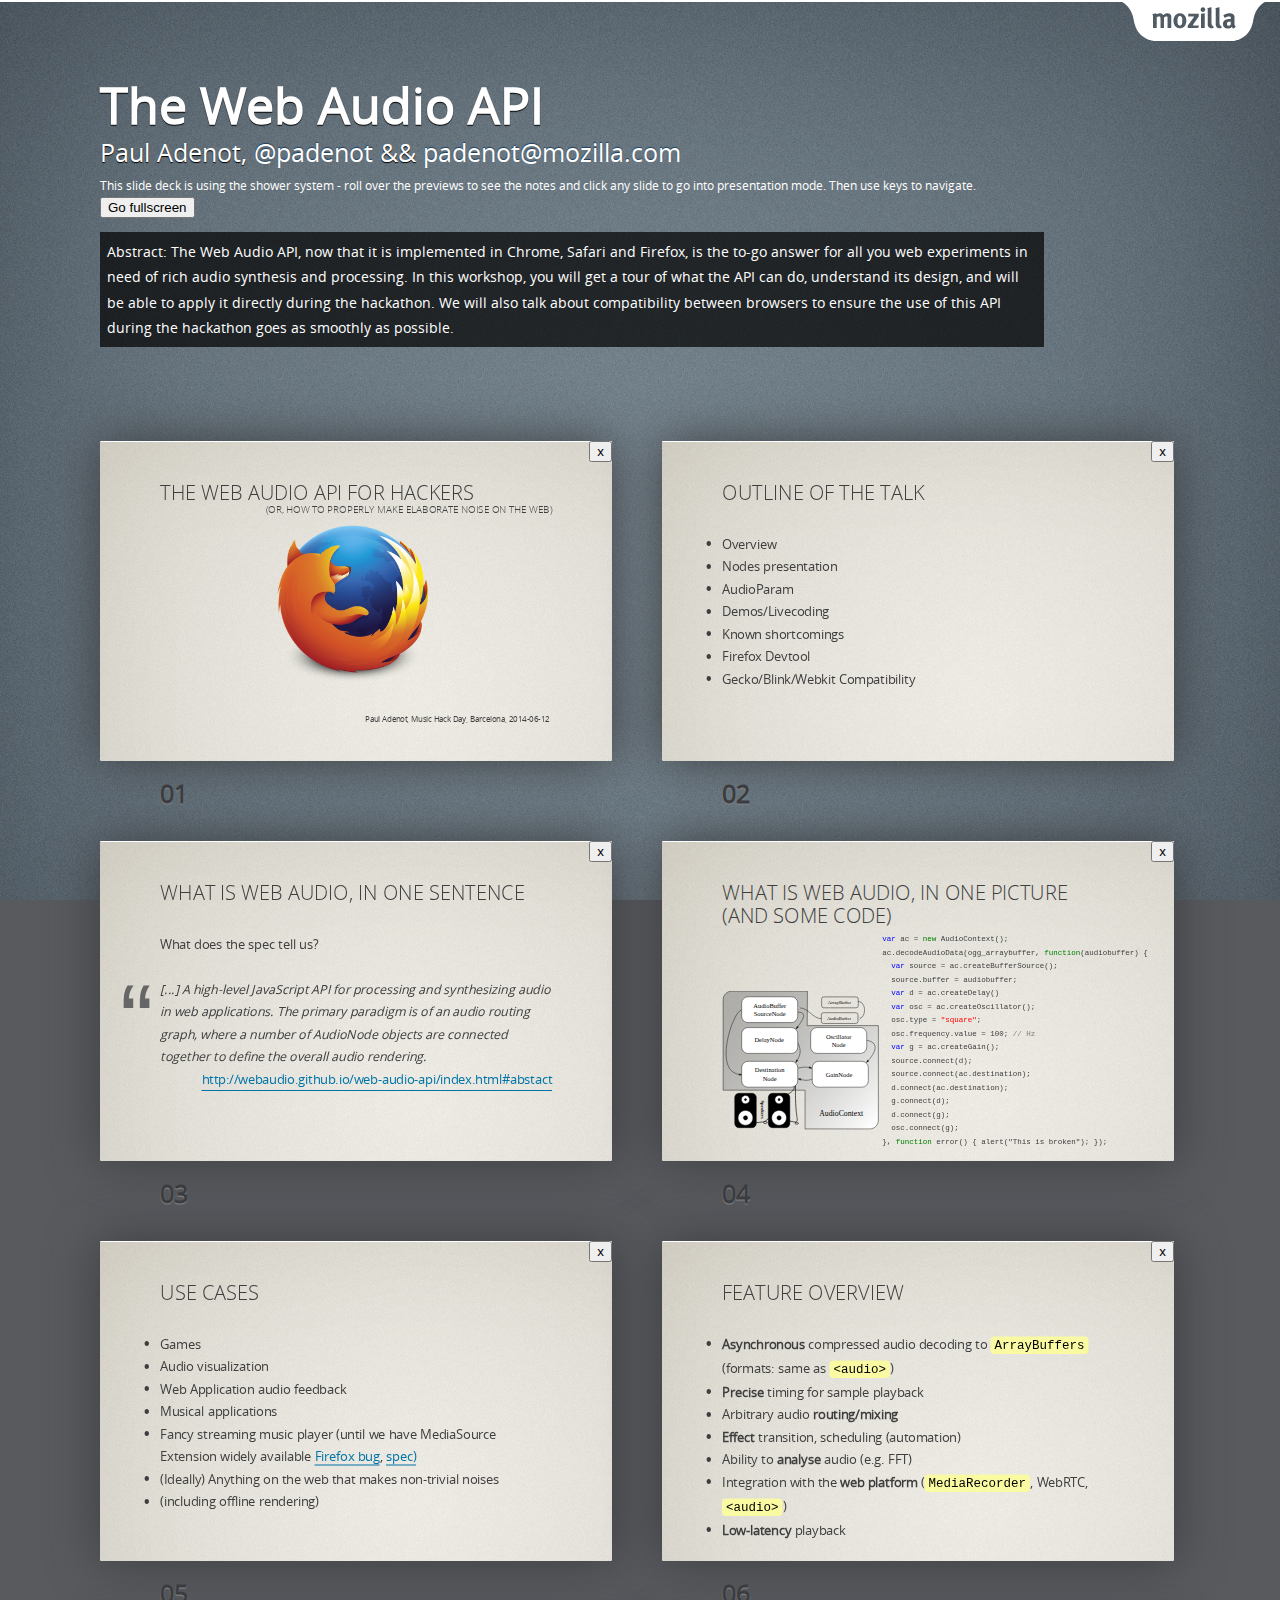
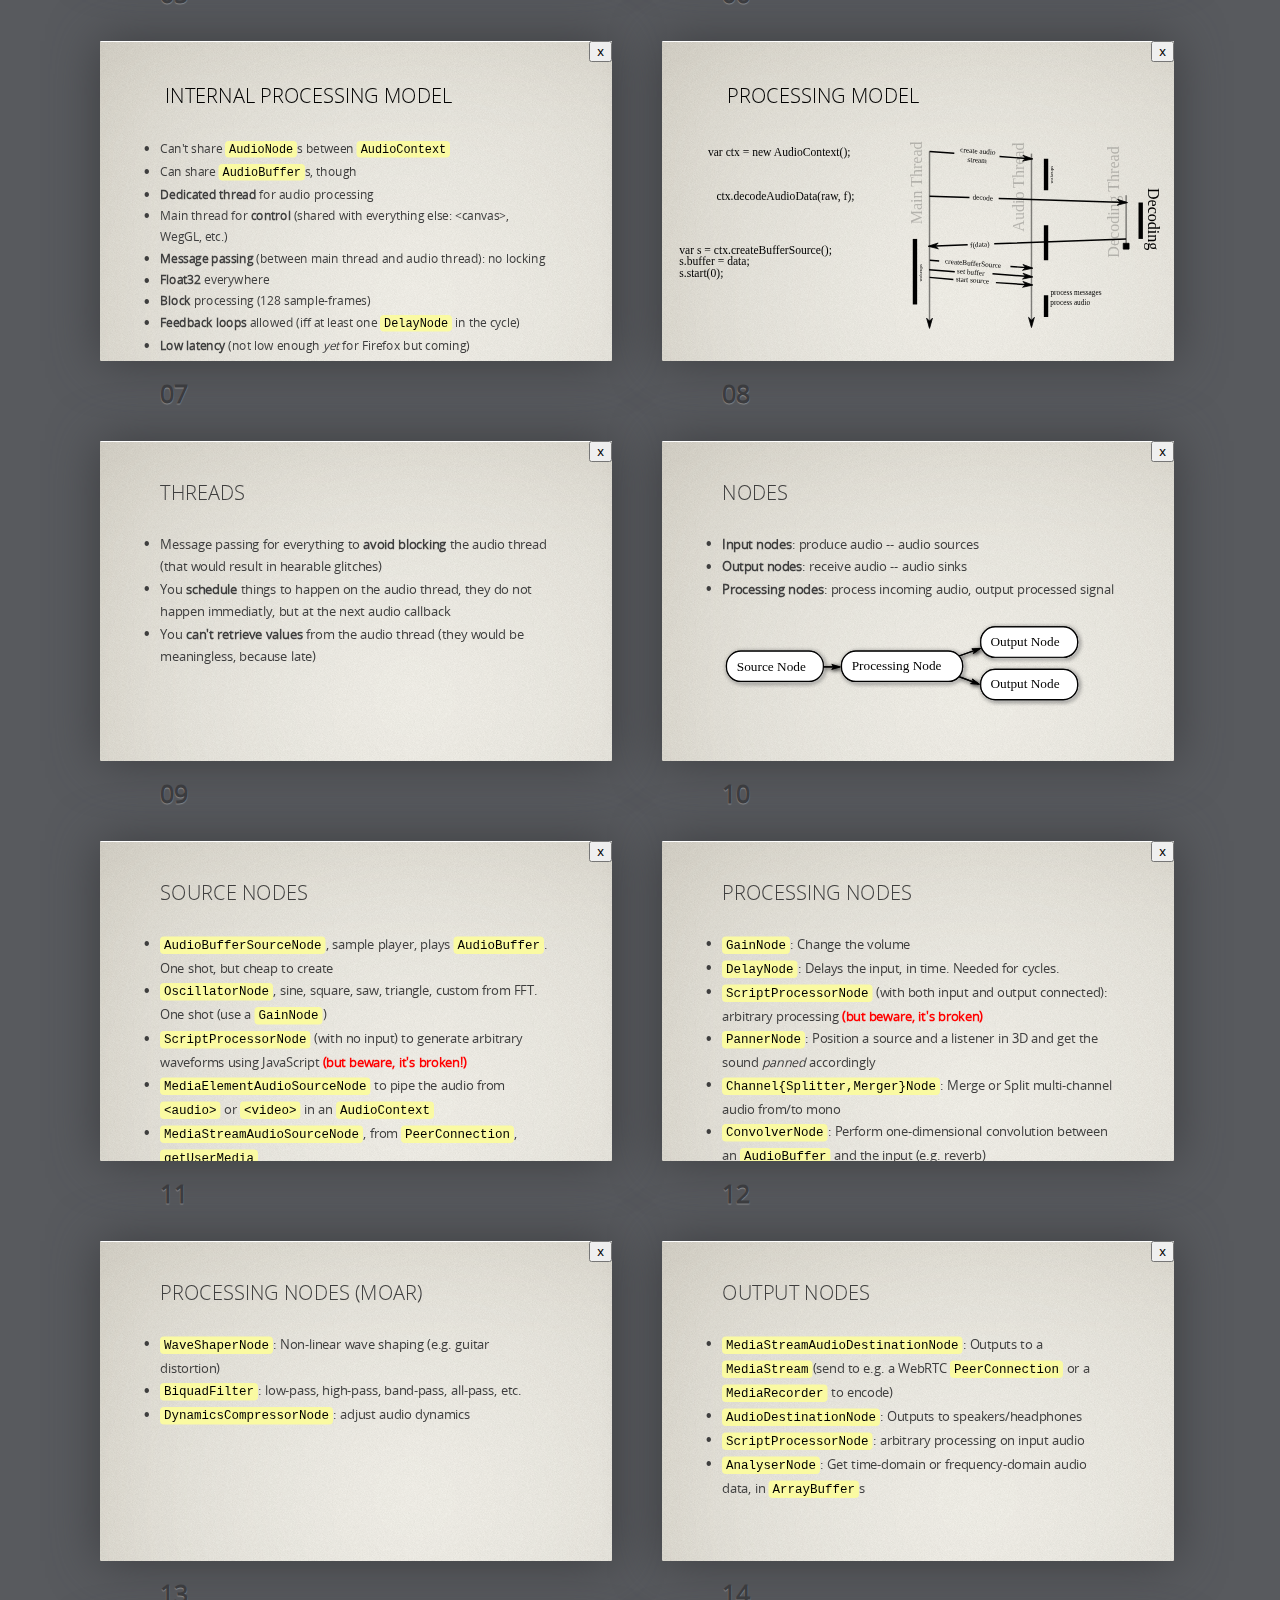
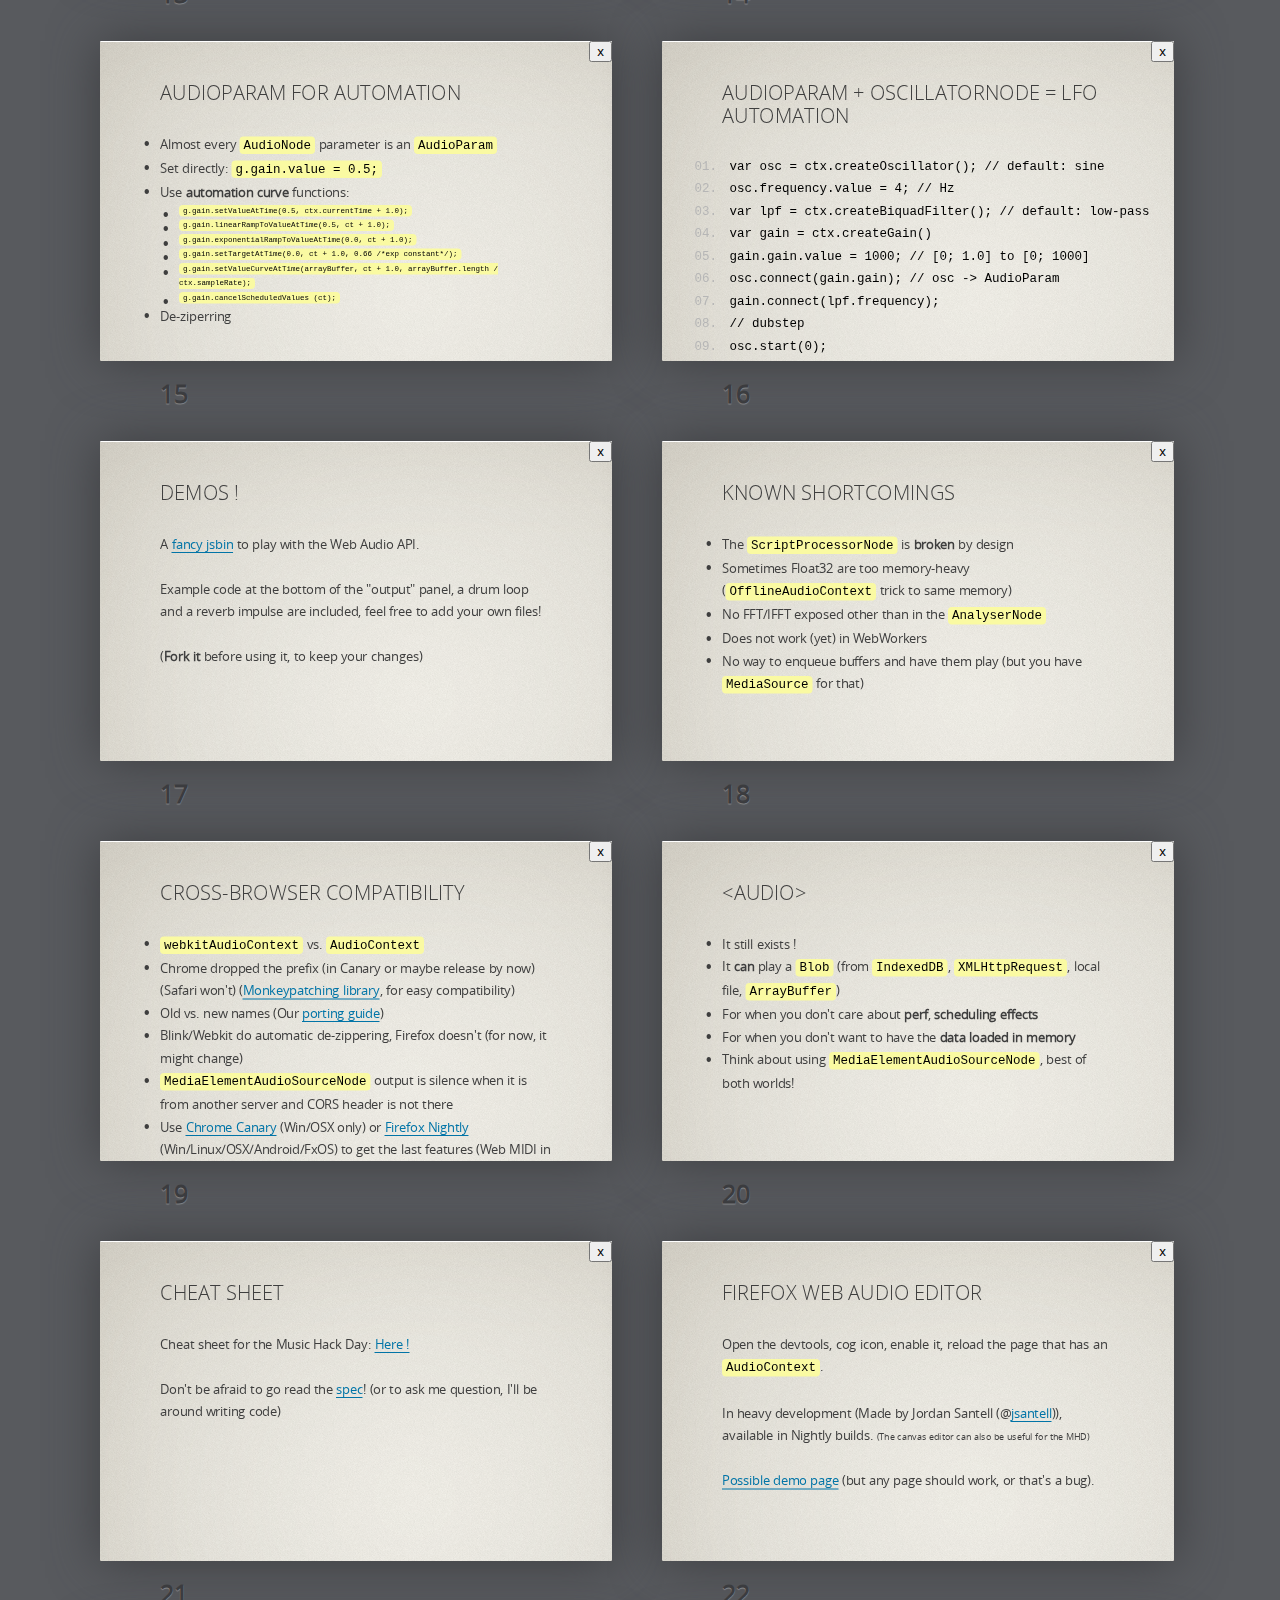
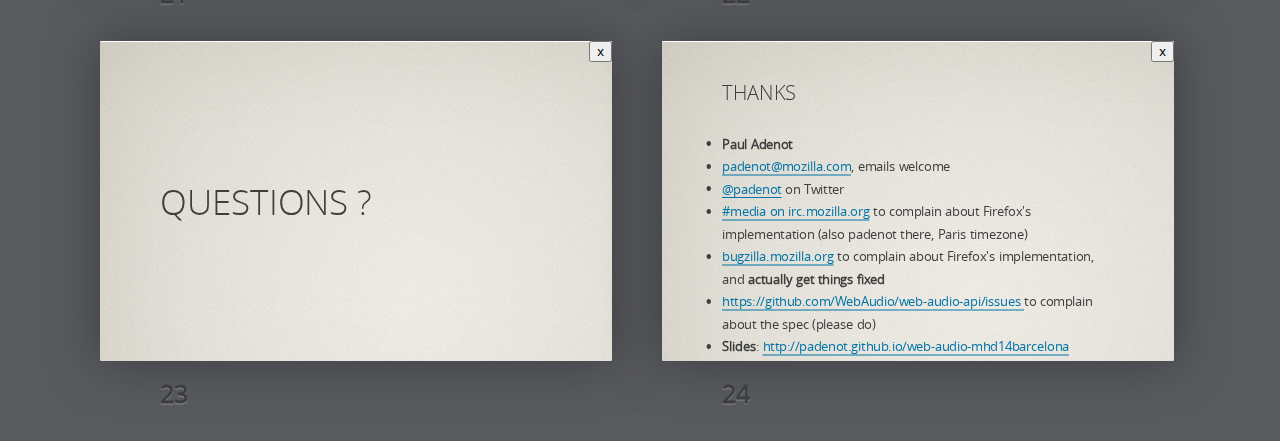
==== commit 0c8363f6: "update" ====
--- a/index.html
+++ b/index.html
@@ -183,12 +183,14 @@
         <h2>Feature Overview</h2>
       </header>
       <ul>
-        <li> <strong>Asynchronous</strong> compressed audio decoding to <code>ArrayBuffers</code> </li>
+        <li> <strong>Asynchronous</strong> compressed audio decoding to
+        <code>ArrayBuffers</code> (formats: same as <code>&lt;audio&gt;</code>) </li>
         <li><strong>Precise</strong> timing for sample playback </li>
         <li> Arbitrary audio <strong>routing/mixing</strong> </li>
         <li> <strong>Effect</strong> transition, scheduling (automation)</li>
-        <li> Ability to <strong>analyse</strong> audio </li>
-        <li> Integration with the <strong>web platform</strong> </li>
+        <li> Ability to <strong>analyse</strong> audio (e.g. FFT) </li>
+        <li> Integration with the <strong>web platform</strong>
+        (<code>MediaRecorder</code>, WebRTC, <code>&lt;audio&gt;</code>) </li>
         <li> <strong>Low-latency</strong> playback </li>
       </ul>
       <footer class="notes">
@@ -201,16 +203,17 @@
     <header>
       <h2>Internal Processing model</h2>
     </header>
-    <ul>
+    <ul style="font-size: 0.95em">
       <li> Can't share <code>AudioNode</code>s between <code>AudioContext</code> </li>
       <li> Can share <code>AudioBuffer</code>s, though </li>
-      <li> Message passing </li>
-      <li> Dedicated thread for processing </li>
-      <li> Main thread for control (shared with everything else) </li>
-      <li> Float32 everywhere </li>
-      <li> Block processing (128 sample-frames) </li>
-      <li> Feedback loops allowed (iff at least one DelayNode in the cycle) </li>
-      <li> Low latency (not low enough <em>yet</em> for Firefox but coming) </li>
+      <li> <strong>Dedicated thread</strong> for audio processing </li>
+      <li> Main thread for <strong>control</strong> (shared with everything else: &lt;canvas&gt;,
+      WegGL, etc.) </li>
+      <li> <strong>Message passing</strong> (between main thread and audio thread): no locking </li>
+      <li> <strong>Float32</strong> everywhere </li>
+      <li> <strong>Block</strong> processing (128 sample-frames) </li>
+      <li> <strong>Feedback loops</strong> allowed (iff at least one <code>DelayNode</code> in the cycle) </li>
+      <li> <strong>Low latency</strong> (not low enough <em>yet</em> for Firefox but coming) </li>
     </ul>
     </section>
   </div></div>
@@ -230,9 +233,11 @@
       <h2>Threads</h2>
     </header>
     <ul>
-      <li> Message passing for everything to avoid blocking the audio thread </li>
-      <li> You <em>schedule</em> things to happen, they do not happen immediatly </li>
-      <li> You can't get values from the audio thread (they would be meaningless, because late)</li>
+      <li> Message passing for everything to <strong>avoid blocking</strong> the audio thread
+      (that would result in hearable glitches) </li>
+      <li> You <strong>schedule</strong> things to happen on the audio thread, they do
+      not happen immediatly, but at the next audio callback </li>
+      <li> You <strong>can't retrieve values</strong> from the audio thread (they would be meaningless, because late)</li>
     </ul>
     </section>
   </div></div>
@@ -244,10 +249,11 @@
     </header>
     <p>
     <ul>
-      <li> <strong>Input nodes</strong>: produce audio </li>
-      <li> <strong>Output nodes</strong>: receive audio </li>
+      <li> <strong>Input nodes</strong>: produce audio -- audio sources </li>
+      <li> <strong>Output nodes</strong>: receive audio -- audio sinks </li>
       <li><strong>Processing nodes</strong>: process incoming audio, output processed signal</li>
     </ul>
+    <img src="pictures/nodes-simple.svg" style="height: 30%; witdth:100%">
     </p>
     </section>
   </div></div>
@@ -257,16 +263,19 @@
       <header>
         <h2>Source Nodes</h2>
       </header>
-      Those nodes <em>output</em> sound, to be processed by other nodes.
       <ul>
-        <li> <code>MediaStreamAudioSourceNode</code>, from WebRTC, <code>getUserMedia</code>, etc.</li>
-        <li><code>AudioBufferSourceNode</code>, "sample player"</li>
-        <li><code>OscillatorNode</code>, sine, square, saw, triangle, custom</li>
+        <li><code>AudioBufferSourceNode</code>, sample player, plays
+        <code>AudioBuffer</code>. One shot, but cheap to create</li>
+        <li><code>OscillatorNode</code>, sine, square, saw, triangle, custom
+        from FFT. One shot (use a <code>GainNode</code>)</li>
         <li><code>ScriptProcessorNode</code> (with no input) to generate
         arbitrary waveforms using JavaScript <strong style="color: red">(but
           beware, it's broken!)</strong></li>
-        <li><code>MediaElementAudioSourceNode</code> to pipe the audio from <code>&lt;audio&gt;</code> or <code>&lt;video&gt;</code> in Web Audio</li>
-      </ul>
+        <li><code>MediaElementAudioSourceNode</code> to pipe the audio from
+        <code>&lt;audio&gt;</code> or <code>&lt;video&gt;</code> in an
+        <code>AudioContext</code></li>
+        <li> <code>MediaStreamAudioSourceNode</code>, from
+        <code>PeerConnection</code>, <code>getUserMedia</code>.</li> </ul>
 
       <footer class="notes">
       </footer>
@@ -278,14 +287,19 @@
       <header>
         <h2>Processing Nodes</h2>
       </header>
-      Take an input, tweaks it somehow, and outputs it.
         <ul>
-          <li><code>GainNode</code>: Change the volume</li>
-          <li><code>DelayNode</code>: Delays the input, in time</li>
+          <li><code>GainNode</code>: Change the volume </li>
+          <li><code>DelayNode</code>: Delays the input, in time. Needed for
+          cycles. </li>
           <li><code>ScriptProcessorNode</code> (with both input and output
           connected): arbitrary processing <strong style="color: red">(but
           beware, it's broken)</strong></li>
-          <li><code>PannerNode</code>: Position a source and a listener in 3D and get the sound <em>panned</em> accordingly</li>
+          <li><code>PannerNode</code>: Position a source and a listener in 3D
+          and get the sound <em>panned</em> accordingly</li>
+          <li><code>Channel{Splitter,Merger}Node</code>: Merge or Split
+          multi-channel audio from/to mono</li>
+          <li><code>ConvolverNode</code>: Perform one-dimensional convolution
+          between an <code>AudioBuffer</code> and the input (e.g. reverb)</li>
         </ul>
 
       <footer class="notes">
@@ -299,11 +313,11 @@
         <h2>Processing Nodes (moar)</h2>
       </header>
         <ul>
-          <li><code>Channel{Splitter,Merger}Node</code>: Merge or Split multi-channel audio</li>
-          <li><code>ConvolverNode</code>: Perform one-dimensional convolution (e.g. church-like reverb)</li>
-          <li><code>WaveShaperNode</code>: Non-linear wave shaping (e.g. guitar distortion) </li>
-          <li><code>BiquadFilter</code>: low-pass, high-pass, etc. (e.g.  graphical equalizer)</li>
-          <li><code>DynamicsCompressorNode</code>: harmonizes audio levels</li>
+          <li><code>WaveShaperNode</code>: Non-linear wave shaping (e.g. guitar
+          distortion) </li>
+          <li><code>BiquadFilter</code>: low-pass, high-pass, band-pass,
+          all-pass, etc.</li>
+          <li><code>DynamicsCompressorNode</code>: adjust audio dynamics </li>
         </ul>
       <footer class="notes">
       </footer>
@@ -317,10 +331,11 @@
       </header>
         <ul>
           <li><code>MediaStreamAudioDestinationNode</code>: Outputs to a
-          <code>MediaStream</code>(send to a WebRTC <code>PeerConnection</code>, a
+          <code>MediaStream</code>(send to e.g. a WebRTC <code>PeerConnection</code>
+          or a
           <code>MediaRecorder</code> to encode)</li>
-          <li><code>AudioDestinationNode</code>: Outputs to speakers</li>
-          <li><code>ScriptProcessorNode</code>: arbitrary processing on input audio</li>
+          <li><code>AudioDestinationNode</code>: Outputs to speakers/headphones </li>
+          <li><code>ScriptProcessorNode</code>: arbitrary processing on input audio </li>
           <li><code>AnalyserNode</code>: Get time-domain or frequency-domain
           audio data, in <code>ArrayBuffer</code>s</li>
         </ul>
@@ -335,9 +350,9 @@
         <h2>AudioParam for automation</h2>
       </header>
         <ul>
-          <li> Almost everything is an <code>AudioParam</code> </li>
+          <li> Almost every <code>AudioNode</code> parameter is an <code>AudioParam</code> </li>
           <li> Set directly: <code> g.gain.value = 0.5; </code> </li>
-          <li> Use automation
+          <li> Use <strong>automation curve</strong> functions:
             <ul style="font-size:0.6em">
              <li><code>g.gain.setValueAtTime(0.5, ctx.currentTime + 1.0); </code> </li>
              <li><code>g.gain.linearRampToValueAtTime(0.5, ct + 1.0);</code></li>
@@ -347,6 +362,7 @@
              <li><code>g.gain.cancelScheduledValues (ct);</code></li>
             </ul>
           </li>
+          <li> De-ziperring </li>
         </ul>
       <footer class="notes">
       </footer>
@@ -356,19 +372,18 @@
   <div id="lfo" class="slide"><div>
     <section>
       <header>
-        <h2>AudioParam + OscillatorNode = LFO</h2>
+        <h2>AudioParam + OscillatorNode = LFO automation</h2>
       </header>
         <ul>
           <pre>
-            <code> // A wobble effect </code>
-            <code> var osc = ctx.createOscillator(); </code>
-            <code> osc.frequency.value = 4; </code>
-            <code> var lpf = ctx.createBiquadFilter(); </code>
+            <code> var osc = ctx.createOscillator(); // default: sine </code>
+            <code> osc.frequency.value = 4; // Hz </code>
+            <code> var lpf = ctx.createBiquadFilter(); // default: low-pass </code>
             <code> var gain = ctx.createGain() </code>
-            <code> gain.gain.value = 1000; // 0Hz -&gt; 1000Hz </code>
-            <code> osc.connect(gain.gain); // osc -&gt; audioparam </code>
+            <code> gain.gain.value = 1000; // [0; 1.0] to [0; 1000] </code>
+            <code> osc.connect(gain.gain); // osc -&gt; AudioParam </code>
             <code> gain.connect(lpf.frequency); </code>
-            <code> // dubstep everywhere </code>
+            <code> // dubstep </code>
             <code> osc.start(0);</code>
           </pre>
         </ul>
@@ -388,6 +403,11 @@
          href="http://jsbin.com/dufoqixu/10/embed?js,output">fancy jsbin</a>
          to play with the Web Audio API.
     </p>
+    <p>
+      Example code at the bottom of the "output" panel, a drum loop and a reverb
+      impulse are included, feel free to add your own files!
+    </p>
+    <p> (<strong>Fork it</strong> before using it, to keep your changes) </p>
     </section>
   </div></div>
 
@@ -401,22 +421,13 @@
     <p>
     <ul>
       <li> The <code>ScriptProcessorNode</code> is <strong>broken</strong> by design </li>
-      <li> Sometimes Float32 are too memory-heavy </li>
-      <li> No FFT/IFFT exposed other than in the AnalyserNode </li>
+      <li> Sometimes Float32 are too memory-heavy (<code>OfflineAudioContext</code> trick to
+      same memory) </li>
+      <li> No FFT/IFFT exposed other than in the <code>AnalyserNode</code> </li>
       <li> Does not work (yet) in WebWorkers </li>
-      <li> No way to enqueue buffers and have them play </li>
+      <li> No way to enqueue buffers and have them play (but you have <code>MediaSource</code> for that) </li>
     </ul>
     </p>
-    </section>
-  </div></div>
-
-  <div id="devtool" class="oneline slide"><div>
-      <section>
-      <header>
-        <h2>
-          <a href=http://padenot.github.io/drumlab>Firefox Devtool</a>
-        </h2>
-      </header>
     </section>
   </div></div>
 
@@ -429,14 +440,24 @@
       </header>
       <ul>
         <li> <code>webkitAudioContext</code> vs. <code>AudioContext</code>
-        (<a href="https://github.com/cwilso/webkitAudioContext-MonkeyPatch">Monkeypatching library</a>)</li>
-        <li> Old vs. new names (<a href="https://developer.mozilla.org/en-US/docs/Web/API/Web_Audio_API/Porting_webkitAudioContext_code_to_standards_based_AudioContext">porting guide</a>) </li>
-        <li> Chrome about to drop the prefix (Safari won't) </li>
+        <li> Chrome dropped the prefix (in Canary or maybe release by now)
+        (Safari won't) (<a
+        href="https://github.com/cwilso/webkitAudioContext-MonkeyPatch">Monkeypatching
+      library</a>, for easy compatibility)</li>
+        <li> Old vs. new names (Our <a href="https://developer.mozilla.org/en-US/docs/Web/API/Web_Audio_API/Porting_webkitAudioContext_code_to_standards_based_AudioContext">porting guide</a>) </li>
+        <li> Blink/Webkit do automatic de-zippering, Firefox doesn't (for now, it might change) </li>
+        <li> <code>MediaElementAudioSourceNode</code> output is silence when it is from
+        another server and CORS header is not there </li>
+        <li> Use <a
+        href="http://www.google.com/intl/en/chrome/browser/canary.html">Chrome
+      Canary</a> (Win/OSX only) or <a href="http://nightly.mozilla.org">Firefox
+    Nightly</a> (Win/Linux/OSX/Android/FxOS) to get the last features (Web MIDI in
+  Chrome !)</li>
       </ul>
     </section>
   </div></div>
 
-  <div id="webkit-blink-gecko" class="slide"><div>
+  <div id="audio" class="slide"><div>
       <section>
       <header>
         <h2>
@@ -445,8 +466,11 @@
       </header>
       <ul>
         <li> It still exists !</li>
-        <li> For when you don't care about perf/scheduling effects </li>
-        <li> For when you don't want to have the data in memory </li>
+        <li> It <strong>can</strong> play a <code>Blob</code> (from <code>IndexedDB</code>,
+        <code>XMLHttpRequest</code>, local file, <code>ArrayBuffer</code>) </li>
+        <li> For when you don't care about <strong>perf</strong>, <strong>scheduling effects</strong> </li>
+        <li> For when you don't want to have the <strong>data loaded in memory</strong> </li>
+        <li> Think about using <code>MediaElementAudioSourceNode</code>, best of both worlds!</li>
       </ul>
     </section>
   </div></div>
@@ -456,24 +480,39 @@
       <header>
         <h2>Cheat sheet</h2>
       </header>
-      <p>Cheat sheet for the hack day:
-        <a href="web-audio-api-cheatsheet.html">Here !</a>
+      <p>
+        Cheat sheet for the Music Hack Day: <a href="web-audio-api-cheatsheet.html">Here !</a>
       </p>
       <p>
         Don't be afraid to go read the <a
           href=http://webaudio.github.io/web-audi-api>spec</a>! (or to ask me
         question, I'll be around writing code)
       </p>
-        <footer>
-        <small>
-          (<a
-            href="https://gist.github.com/padenot/73ffe8e2f5e500f621fe">code</a> to generate the cheat sheet
-            from the spec
-          </a>
-        </small>)
-        </footer>
-      <footer class="notes">
-      </footer>
+      <footer class="notes">
+      </footer>
+    </section>
+  </div></div>
+
+  <div id="devtool" class="slide"><div>
+      <section>
+      <header>
+        <h2>
+          Firefox Web Audio Editor
+        </h2>
+      </header>
+        <p>
+          Open the devtools, cog icon, enable it, reload the page that has an
+          <code>AudioContext</code>.
+        </p>
+        <p>
+          In heavy development (Made by Jordan Santell (@<a
+            href="http://twitter.com/jsantell">jsantell</a>)), available in
+          Nightly builds.
+          <small style="font-size: 0.7em">
+            (The canvas editor can also be useful for the MHD)
+          </small>
+        </p>
+        <a href=http://padenot.github.io/drumlab>Possible demo page</a> (but any page should work, or that's a bug).
     </section>
   </div></div>
 
@@ -492,16 +531,18 @@
       <header>
         <h2>Thanks</h2>
       </header>
-      <img src="pictures/w3-audio-logo.png" width="30%" class="right" alt="W3C AudioWG Logo">
-      <img src="pictures/firefox-oct-2013.png" width="30%" class="right" alt="Firefox Logo">
       <ul class="">
         <li><strong>Paul Adenot</strong></li>
-        <li><a href="mailto=padenot@mozilla.com">padenot@mozilla.com</a></li>
-        <li><a href="http://twitter.com/padenot">@padenot</a></li>
-        <li><a href="irc://irc.mozilla.org#media">#media on irc.mozilla.org</a> to complain about Gecko</li>
+        <li><a href="mailto=padenot@mozilla.com">padenot@mozilla.com</a>, emails welcome</li>
+        <li><a href="http://twitter.com/padenot">@padenot</a> on Twitter</li>
+        <li><a href="irc://irc.mozilla.org#media">#media on irc.mozilla.org</a>
+        to complain about Firefox's implementation (also padenot there, Paris timezone)</li>
+        <li><a
+        href="https://bugzilla.mozilla.org/enter_bug.cgi?product=Core&component=Web%20Audio">bugzilla.mozilla.org</a>
+        to complain about Firefox's implementation, and <strong>actually get things fixed</strong></li>
         <li><a
           href="https://github.com/WebAudio/web-audio-api/issues">https://github.com/WebAudio/web-audio-api/issues
-          </a> to complain about the spec.</li>
+          </a> to complain about the spec (please do)</li>
         <li><strong>Slides</strong>: <a
           href="http://padenot.github.io/web-audio-mhd14barcelona">http://padenot.github.io/web-audio-mhd14barcelona</a></li>
       </ul>
